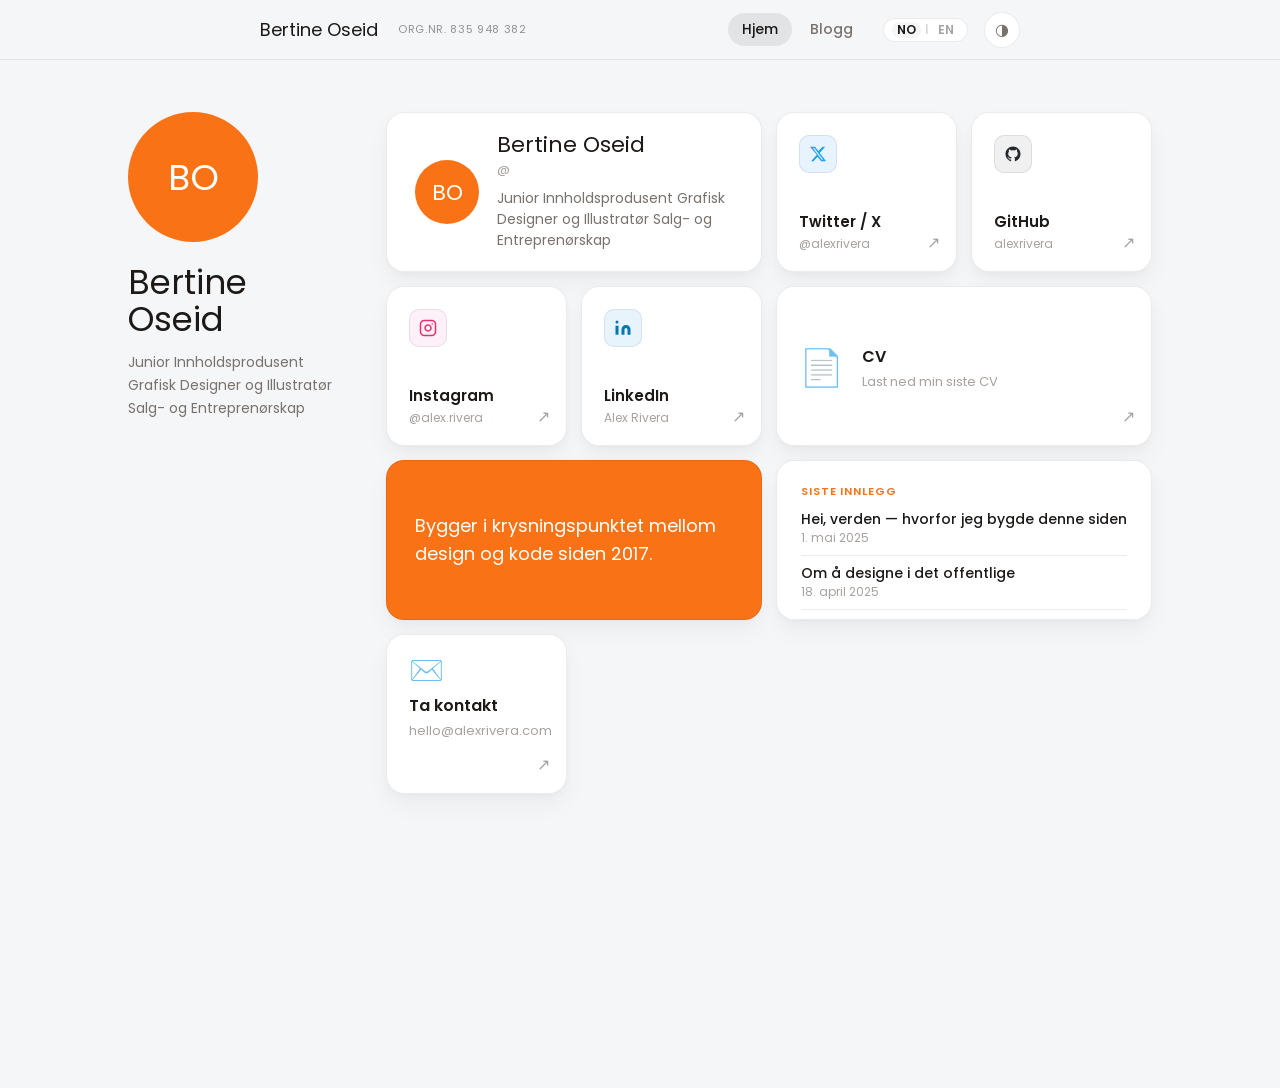
==== index.html @ d6df26f9 "Fjern passordet og åpne redigering via /admin - Passordet og passordvinduet er fjernet fra koden. - " ====
<!DOCTYPE html>
<html lang="no">
<head>
  <meta charset="UTF-8" />
  <meta name="viewport" content="width=device-width, initial-scale=1.0" />
  <title>Bertine Oseid</title>
  <link rel="icon" href="data:image/svg+xml,<svg xmlns=%22http://www.w3.org/2000/svg%22 viewBox=%220 0 100 100%22><text y=%22.9em%22 font-size=%2290%22>👩🏻‍💼</text></svg>">
  <!-- Option B: drop favicon.png into the project root and swap the line above for: -->
  <!-- <link rel="icon" type="image/png" href="favicon.png"> -->
  <meta name="description" content="Personlig portfolio, lenker og blogg" />
  <link rel="canonical" href="https://bertine.pages.dev" />
  <meta property="og:url"   content="https://bertine.pages.dev" />
  <meta property="og:type"  content="website" />
  <meta property="og:title" content="Bertine Oseid" />
  <meta property="og:description" content="Personlig portfolio, lenker og blogg" />
  <link rel="preconnect" href="https://fonts.googleapis.com" />
  <link rel="preconnect" href="https://fonts.gstatic.com" crossorigin />
  <link href="https://fonts.googleapis.com/css2?family=Poppins:wght@300;400;500;600;700&display=swap" rel="stylesheet" />
  <link rel="stylesheet" href="src/styles/main.css" />
  <!-- Cropper.js — avatar crop modal -->
  <link rel="stylesheet" href="https://cdnjs.cloudflare.com/ajax/libs/cropperjs/1.6.1/cropper.min.css" />
</head>
<body>
  <div id="app">
    <!-- Header -->
    <header class="site-header">
      <nav class="nav">
        <span class="nav-logo">Bertine Oseid<span class="org-number">Org.nr. 835 948 382</span></span>
        <div class="nav-links">
          <a href="#grid" class="nav-link active" data-page="grid">Hjem</a>
          <a href="#blog" class="nav-link" data-page="blog">Blogg</a>
        </div>

        <!-- Language toggle -->
        <div class="lang-toggle" id="langToggle" aria-label="Switch language">
          <button class="lang-opt active" data-lang="no">NO</button>
          <span class="lang-sep">|</span>
          <button class="lang-opt" data-lang="en">EN</button>
        </div>

        <button class="theme-toggle" id="themeToggle" aria-label="Toggle theme">
          <span class="theme-icon">◑</span>
        </button>

        <!-- Persistent edit mode toggle — always visible in the nav -->
        <button class="nav-edit-toggle" id="navEditToggle" aria-label="Toggle edit mode">
          <svg width="13" height="13" viewBox="0 0 24 24" fill="none" stroke="currentColor" stroke-width="2.5" stroke-linecap="round" stroke-linejoin="round"><path d="M11 4H4a2 2 0 0 0-2 2v14a2 2 0 0 0 2 2h14a2 2 0 0 0 2-2v-7"/><path d="M18.5 2.5a2.121 2.121 0 0 1 3 3L12 15l-4 1 1-4 9.5-9.5z"/></svg>
          <span class="nav-edit-label">Edit</span>
          <span class="nav-edit-dot"></span>
        </button>
      </nav>
    </header>

    <!-- Grid Page -->
    <main id="page-grid" class="page active">
      <div class="portfolio-layout">

        <!-- Left: sticky profile sidebar -->
        <aside class="profile-sidebar" id="profileSidebar">
          <div class="sidebar-avatar" id="sidebarAvatar"></div>
          <div class="sidebar-text">
            <div class="sidebar-name"    id="sidebarName"></div>
            <div class="sidebar-tagline" id="sidebarTagline"></div>
          </div>
        </aside>

        <!-- Right: bento grid -->
        <div class="portfolio-content">
          <div class="bento-grid" id="bentoGrid"></div>
          <div class="admin-safe-spacer"></div>
        </div>

      </div>
    </main>

    <!-- Blog Page -->
    <main id="page-blog" class="page">
      <div class="blog-container">
        <div class="blog-header">
          <h1 class="blog-title">Skriving</h1>
          <p class="blog-subtitle">Tanker, essays og notater</p>
        </div>
        <div class="blog-list" id="blogList"></div>
      </div>
    </main>

    <!-- Blog Post Page -->
    <main id="page-post" class="page">
      <div class="post-container">
        <button class="back-btn" id="backBtn">← Tilbake til skriving</button>
        <article id="postContent"></article>
      </div>
    </main>

    <!-- Unified admin control bar — single fixed strip at bottom -->
    <div class="admin-control-bar" id="adminControlBar">

      <!-- Left slot: spacer keeps dock centred -->
      <div class="admin-bar-left"></div>

      <!-- Centre: creation dock (shown only in admin mode) -->
      <div class="creation-dock" id="creationDock">
        <span class="dock-label">Add block</span>
        <div class="dock-divider"></div>
        <button class="dock-btn" data-type="social" title="Social Link">
          <svg width="15" height="15" viewBox="0 0 24 24" fill="none" stroke="currentColor" stroke-width="2" stroke-linecap="round" stroke-linejoin="round"><path d="M10 13a5 5 0 0 0 7.54.54l3-3a5 5 0 0 0-7.07-7.07l-1.72 1.71"/><path d="M14 11a5 5 0 0 0-7.54-.54l-3 3a5 5 0 0 0 7.07 7.07l1.71-1.71"/></svg>
          <span>Social</span>
        </button>
        <button class="dock-btn" data-type="link" title="Link">
          <svg width="15" height="15" viewBox="0 0 24 24" fill="none" stroke="currentColor" stroke-width="2" stroke-linecap="round" stroke-linejoin="round"><circle cx="12" cy="12" r="10"/><line x1="2" y1="12" x2="22" y2="12"/><path d="M12 2a15.3 15.3 0 0 1 4 10 15.3 15.3 0 0 1-4 10 15.3 15.3 0 0 1-4-10 15.3 15.3 0 0 1 4-10z"/></svg>
          <span>Link</span>
        </button>
        <button class="dock-btn" data-type="location" title="Location">
          <svg width="15" height="15" viewBox="0 0 24 24" fill="none" stroke="currentColor" stroke-width="2" stroke-linecap="round" stroke-linejoin="round"><path d="M21 10c0 7-9 13-9 13s-9-6-9-13a9 9 0 0 1 18 0z"/><circle cx="12" cy="10" r="3"/></svg>
          <span>Location</span>
        </button>
        <button class="dock-btn" data-type="divider" title="Divider">
          <svg width="15" height="15" viewBox="0 0 24 24" fill="none" stroke="currentColor" stroke-width="2" stroke-linecap="round"><line x1="3" y1="12" x2="21" y2="12"/></svg>
          <span>Divider</span>
        </button>
        <button class="dock-btn" data-type="text" title="Text Block">
          <svg width="15" height="15" viewBox="0 0 24 24" fill="none" stroke="currentColor" stroke-width="2" stroke-linecap="round" stroke-linejoin="round"><path d="M14 2H6a2 2 0 0 0-2 2v16a2 2 0 0 0 2 2h12a2 2 0 0 0 2-2V8z"/><polyline points="14 2 14 8 20 8"/><line x1="16" y1="13" x2="8" y2="13"/><line x1="16" y1="17" x2="8" y2="17"/></svg>
          <span>Text</span>
        </button>
        <button class="dock-btn" data-type="video" title="Video">
          <svg width="15" height="15" viewBox="0 0 24 24" fill="none" stroke="currentColor" stroke-width="2" stroke-linecap="round" stroke-linejoin="round"><polygon points="23 7 16 12 23 17 23 7"/><rect x="1" y="5" width="15" height="14" rx="2" ry="2"/></svg>
          <span>Video</span>
        </button>
        <div class="dock-divider"></div>
        <button class="dock-btn" data-type="profile-header" title="Profile Header">
          <svg width="15" height="15" viewBox="0 0 24 24" fill="none" stroke="currentColor" stroke-width="2" stroke-linecap="round" stroke-linejoin="round"><path d="M20 21v-2a4 4 0 0 0-4-4H8a4 4 0 0 0-4 4v2"/><circle cx="12" cy="7" r="4"/></svg>
          <span>Profile</span>
        </button>
        <button class="dock-btn" data-type="contact-card" title="Contact Card">
          <svg width="15" height="15" viewBox="0 0 24 24" fill="none" stroke="currentColor" stroke-width="2" stroke-linecap="round" stroke-linejoin="round"><path d="M4 4h16c1.1 0 2 .9 2 2v12c0 1.1-.9 2-2 2H4c-1.1 0-2-.9-2-2V6c0-1.1.9-2 2-2z"/><polyline points="22,6 12,13 2,6"/></svg>
          <span>Contact</span>
        </button>
      </div>

      <!-- Right slot: Edit / Done toggle (always visible) -->
      <div class="admin-bar-right">
        <button id="mobilePreviewBtn" class="mobile-preview-btn" aria-label="Toggle mobile preview">
          📱 Mobile Preview
        </button>
        <button id="exportDataBtn" class="export-data-btn" aria-label="Lagre endringer">
          <svg width="13" height="13" viewBox="0 0 24 24" fill="none" stroke="currentColor" stroke-width="2.5" stroke-linecap="round" stroke-linejoin="round"><polyline points="20 6 9 17 4 12"/></svg>
          <span class="save-label">Lagre</span>
        </button>
        <button id="addBoxBtn" class="add-box-btn" aria-label="Add new box">
          <svg width="13" height="13" viewBox="0 0 24 24" fill="none" stroke="currentColor" stroke-width="2.5" stroke-linecap="round" stroke-linejoin="round"><line x1="12" y1="5" x2="12" y2="19"/><line x1="5" y1="12" x2="19" y2="12"/></svg>
          Add Box
        </button>
        <button id="adminToggleBtn" class="admin-toggle-btn" aria-label="Toggle edit mode">
          <svg class="icon-edit" width="13" height="13" viewBox="0 0 24 24" fill="none" stroke="currentColor" stroke-width="2.5" stroke-linecap="round" stroke-linejoin="round"><path d="M11 4H4a2 2 0 0 0-2 2v14a2 2 0 0 0 2 2h14a2 2 0 0 0 2-2v-7"/><path d="M18.5 2.5a2.121 2.121 0 0 1 3 3L12 15l-4 1 1-4 9.5-9.5z"/></svg>
          <svg class="icon-done" width="13" height="13" viewBox="0 0 24 24" fill="none" stroke="currentColor" stroke-width="2.5" stroke-linecap="round" stroke-linejoin="round"><polyline points="20 6 9 17 4 12"/></svg>
          <span class="toggle-label-edit">Edit</span>
          <span class="toggle-label-done">Done</span>
        </button>
      </div>

    </div>
  </div>

  <!-- Add Box modal -->
  <div class="modal-overlay" id="addBoxModal" role="dialog" aria-modal="true" aria-labelledby="abTitle">
    <div class="modal-box">
      <div class="modal-header">
        <h3 class="modal-title" id="abTitle">Add New Box</h3>
        <button class="modal-close" id="addBoxClose" aria-label="Close">
          <svg width="16" height="16" viewBox="0 0 24 24" fill="none" stroke="currentColor" stroke-width="2.5" stroke-linecap="round"><line x1="18" y1="6" x2="6" y2="18"/><line x1="6" y1="6" x2="18" y2="18"/></svg>
        </button>
      </div>
      <div class="modal-body">
        <div class="form-group">
          <label class="form-label" for="abType">Box Type</label>
          <select class="form-select" id="abType">
            <option value="social">🔗 Social Link</option>
            <option value="link">🌐 Link</option>
            <option value="text">📝 Plain Text</option>
            <option value="video">🎥 Video</option>
            <option value="location">📍 Location</option>
            <option value="divider">➖ Divider / Spacer</option>
            <option value="profile-header">👤 Profile Header</option>
            <option value="contact-card">✉️ Contact Card</option>
          </select>
        </div>
        <!-- Dynamic fields injected here by JS -->
        <div id="abDynamicFields"></div>
        <!-- Size selector -->
        <div class="form-group">
          <label class="form-label">Starting Size</label>
          <div class="size-btn-group" id="abSizeGroup">
            <button class="size-btn active" data-size="1x1">Small<span>1×1</span></button>
            <button class="size-btn" data-size="2x1">Wide<span>2×1</span></button>
            <button class="size-btn" data-size="1x2">Tall<span>1×2</span></button>
            <button class="size-btn" data-size="2x2">Big<span>2×2</span></button>
          </div>
        </div>
      </div>
      <div class="modal-footer">
        <button class="modal-btn modal-btn-cancel" id="abCancel">Cancel</button>
        <button class="modal-btn modal-btn-primary" id="abSubmit">Add Box</button>
      </div>
    </div>
  </div>

  <!-- Image crop modal — must live before scripts so getElementById finds it at parse time -->
  <div class="modal-overlay" id="cropModal" role="dialog" aria-modal="true" aria-labelledby="cropModalTitle">
    <div class="modal-box crop-modal-box">
      <div class="modal-header">
        <h3 class="modal-title" id="cropModalTitle">Adjust Photo</h3>
        <button class="modal-close" id="cropModalClose" aria-label="Close">
          <svg width="16" height="16" viewBox="0 0 24 24" fill="none" stroke="currentColor" stroke-width="2.5" stroke-linecap="round"><line x1="18" y1="6" x2="6" y2="18"/><line x1="6" y1="6" x2="18" y2="18"/></svg>
        </button>
      </div>
      <div class="crop-container">
        <img id="imageToCrop" src="" alt="Crop preview" />
      </div>
      <div class="crop-zoom-bar">
        <button class="crop-zoom-btn" id="cropZoomOut" title="Zoom out">
          <svg width="14" height="14" viewBox="0 0 24 24" fill="none" stroke="currentColor" stroke-width="2.5" stroke-linecap="round"><line x1="5" y1="12" x2="19" y2="12"/></svg>
        </button>
        <span class="crop-zoom-label">Scroll or drag to adjust</span>
        <button class="crop-zoom-btn" id="cropZoomIn" title="Zoom in">
          <svg width="14" height="14" viewBox="0 0 24 24" fill="none" stroke="currentColor" stroke-width="2.5" stroke-linecap="round"><line x1="12" y1="5" x2="12" y2="19"/><line x1="5" y1="12" x2="19" y2="12"/></svg>
        </button>
      </div>
      <div class="modal-footer">
        <button class="modal-btn modal-btn-cancel" id="cropCancel">Cancel</button>
        <button class="modal-btn modal-btn-primary" id="cropConfirm">Apply crop</button>
      </div>
    </div>
  </div>

  <!-- Data -->
  <script src="src/data/config.js"></script>
  <script src="src/data/blog-posts.js"></script>
  <script src="src/data/store.js"></script>

  <!-- i18n must load before components so I18N is available -->
  <script src="src/components/i18n.js"></script>

  <!-- Markdown parser -->
  <script src="https://cdn.jsdelivr.net/npm/marked/marked.min.js"></script>
  <!-- Drag-and-drop -->
  <script src="https://cdn.jsdelivr.net/npm/sortablejs@1.15.2/Sortable.min.js"></script>
  <!-- Cropper.js — must load before app.js initialises the crop modal controller -->
  <script src="https://cdnjs.cloudflare.com/ajax/libs/cropperjs/1.6.1/cropper.min.js"></script>

  <!-- Components -->
  <script src="src/components/grid.js"></script>
  <script src="src/components/blog.js"></script>
  <script src="src/app.js"></script>
</body>
</html>
---- src/styles/main.css ----
/* ============================================================
   BENTO PORTFOLIO — Main Styles
   ============================================================ */

:root {
  --accent: #f97316;
  --accent-light: #fff7ed;
  --accent-dark: #c2410c;

  --bg: #f5f6f8;
  --bg-card: #ffffff;
  --bg-card-hover: #fafafa;
  --bg-dark: #111110;

  --text-primary: #1c1917;
  --text-secondary: #78716c;
  --text-muted: #a8a29e;

  --border: rgba(0,0,0,0.08);
  --border-hover: rgba(0,0,0,0.16);

  --radius-sm: 12px;
  --radius-md: 18px;
  --radius-lg: 24px;

  --shadow: 0 1px 3px rgba(0,0,0,0.02),
            0 4px 12px rgba(0,0,0,0.03),
            0 12px 24px rgba(0,0,0,0.04);
  --shadow-hover: 0 2px 6px rgba(0,0,0,0.03),
                  0 8px 20px rgba(0,0,0,0.04),
                  0 16px 32px rgba(0,0,0,0.05);

  --font-sans: 'Poppins', sans-serif;
  --font-serif: 'Poppins', sans-serif;

  --grid-col: 160px;
  --grid-gap: 14px;
  --grid-max: 800px;

  --nav-h: 60px;
}

[data-theme="dark"] {
  --bg: #111110;
  --bg-card: #1c1c1b;
  --bg-card-hover: #242423;
  --text-primary: #fafaf9;
  --text-secondary: #a8a29e;
  --text-muted: #57534e;
  --border: rgba(255,255,255,0.08);
  --border-hover: rgba(255,255,255,0.16);
  --accent-light: #1c1007;
  --shadow: 0 1px 3px rgba(0,0,0,0.3);
  --shadow-hover: 0 4px 16px rgba(0,0,0,0.5);
}

*, *::before, *::after { box-sizing: border-box; margin: 0; padding: 0; }

html {
  scroll-behavior: smooth;
}

body {
  font-family: var(--font-sans);
  background: var(--bg);
  color: var(--text-primary);
  min-height: 100vh;
  transition: background 0.3s, color 0.3s;
  -webkit-font-smoothing: antialiased;
}

/* ---- NAV ---- */
.site-header {
  position: sticky;
  top: 0;
  z-index: 100;
  height: var(--nav-h);
  background: var(--bg);
  border-bottom: 1px solid var(--border);
  backdrop-filter: blur(12px);
  -webkit-backdrop-filter: blur(12px);
}

.nav {
  max-width: var(--grid-max);
  margin: 0 auto;
  padding: 0 20px;
  height: 100%;
  display: flex;
  align-items: center;
  gap: 16px;
}

.nav-logo {
  font-family: var(--font-serif);
  font-size: 18px;
  color: var(--text-primary);
  margin-right: auto;
  cursor: default;
  display: flex;
  align-items: center;
  gap: 20px;
}

.org-number {
  font-family: var(--font-sans);
  font-size: 11px;
  font-style: normal;
  font-weight: 400;
  letter-spacing: 0.06em;
  text-transform: uppercase;
  opacity: 0.45;
  white-space: nowrap;
}

.nav-links { display: flex; gap: 4px; }

.nav-link {
  font-size: 14px;
  font-weight: 500;
  color: var(--text-secondary);
  text-decoration: none;
  padding: 6px 14px;
  border-radius: 999px;
  transition: color 0.15s, background 0.15s;
  cursor: pointer;
}
.nav-link:hover { color: var(--text-primary); background: var(--border); }
.nav-link.active { color: var(--text-primary); background: var(--border); }

.theme-toggle {
  width: 36px; height: 36px;
  border-radius: 50%;
  border: 1px solid var(--border);
  background: var(--bg-card);
  color: var(--text-secondary);
  cursor: pointer;
  display: flex; align-items: center; justify-content: center;
  font-size: 16px;
  transition: border-color 0.15s, color 0.15s;
}
.theme-toggle:hover { border-color: var(--border-hover); color: var(--text-primary); }

/* ---- NAV: EDIT MODE TOGGLE ---- */
.nav-edit-toggle {
  display: flex;
  align-items: center;
  gap: 6px;
  padding: 6px 13px;
  border-radius: 999px;
  border: 1px solid var(--border);
  background: var(--bg-card);
  color: var(--text-secondary);
  font-family: var(--font-sans);
  font-size: 13px;
  font-weight: 500;
  cursor: pointer;
  transition: color 0.15s, border-color 0.15s, background 0.15s;
  position: relative;
}

.nav-edit-toggle:hover {
  color: var(--text-primary);
  border-color: var(--border-hover);
  background: var(--bg-card-hover);
}

/* Active indicator dot — hidden by default */
.nav-edit-dot {
  width: 6px;
  height: 6px;
  border-radius: 50%;
  background: var(--accent);
  display: none;
  flex-shrink: 0;
}

/* When edit mode is on: accent border + dot appears */
.nav-edit-toggle.is-active {
  border-color: var(--accent);
  color: var(--accent);
  background: var(--accent-light);
}

.nav-edit-toggle.is-active .nav-edit-dot {
  display: block;
}

[data-theme="dark"] .nav-edit-toggle.is-active {
  background: rgba(249, 115, 22, 0.15);
}

/* ---- APP WRAPPER ---- */
#app {
  display: block;
}

/* ---- PAGES ---- */
.page        { display: none; }
.page.active { display: block; }

/* ---- TWO-COLUMN LAYOUT ---- */
.portfolio-layout {
  display: flex;
  align-items: flex-start;
  gap: 48px;
  max-width: 1080px;
  margin: 0 auto;
  padding: 52px 28px 120px;
}

/* ---- PROFILE SIDEBAR ---- */
.profile-sidebar {
  width: 210px;
  flex-shrink: 0;
  position: sticky;
  top: calc(var(--nav-h) + 32px);
  display: flex;
  flex-direction: column;
  align-items: flex-start;
}

.sidebar-avatar {
  width: 130px;
  height: 130px;
  border-radius: 50%;
  overflow: hidden;
  background: var(--accent);
  display: flex;
  align-items: center;
  justify-content: center;
  font-family: var(--font-serif);
  font-size: 36px;
  color: #fff;
  margin-bottom: 22px;
  flex-shrink: 0;
}
.sidebar-avatar img { width: 100%; height: 100%; object-fit: cover; }

.sidebar-name {
  font-family: var(--font-serif);
  font-size: 34px;
  line-height: 1.1;
  color: var(--text-primary);
  margin-bottom: 12px;
}

.sidebar-tagline {
  font-size: 14px;
  color: var(--text-secondary);
  line-height: 1.65;
}

/* ---- PORTFOLIO CONTENT WRAPPER ---- */
.portfolio-content {
  flex: 1;
  min-width: 0;
  padding-bottom: 0;
}

/* ---- BENTO GRID ---- */
.bento-grid {
  display: grid;
  grid-template-columns: repeat(4, 1fr);
  grid-auto-rows: 160px;
  gap: var(--grid-gap);
}

/* Tile base */
.tile {
  border-radius: var(--radius-md);
  background: var(--bg-card);
  border: 1px solid var(--border);
  box-shadow: var(--shadow);
  overflow: hidden;
  transition: transform 0.2s ease, box-shadow 0.2s ease, border-color 0.2s ease;
  cursor: default;
  position: relative;
}
.tile:hover {
  transform: translateY(-2px);
  box-shadow: var(--shadow-hover);
}
.tile.clickable { cursor: pointer; }
.tile.clickable:hover {
  border-color: var(--border-hover);
}
.tile.clickable:active { transform: translateY(0); }

/* Grid spans */
.tile[data-size="1x1"] { grid-column: span 1; grid-row: span 1; }
.tile[data-size="2x1"] { grid-column: span 2; grid-row: span 1; }
.tile[data-size="1x2"] { grid-column: span 1; grid-row: span 2; }
.tile[data-size="2x2"] { grid-column: span 2; grid-row: span 2; }

/* ---- TILE: PROFILE ---- */
.tile-profile {
  display: flex;
  align-items: center;
  gap: 18px;
  padding: 24px 28px;
}

.profile-avatar {
  width: 64px; height: 64px;
  border-radius: 50%;
  background: var(--accent);
  flex-shrink: 0;
  display: flex; align-items: center; justify-content: center;
  font-family: var(--font-serif);
  font-size: 22px;
  color: white;
  overflow: hidden;
}
.profile-avatar img { width: 100%; height: 100%; object-fit: cover; }

.profile-name {
  font-family: var(--font-serif);
  font-size: 22px;
  line-height: 1.1;
}
.profile-handle { font-size: 13px; color: var(--text-muted); margin-top: 2px; }
.profile-tagline { font-size: 14px; color: var(--text-secondary); margin-top: 8px; line-height: 1.5; white-space: pre-line; }
.profile-info { min-width: 0; }

/* Profile card: column layout when narrow (1×2 or 1×1)
   NOTE: data-size lives on the SAME element as .tile-profile,
   so we target it directly, not as a descendant. */
.tile-profile[data-size="1x2"],
.tile-profile[data-size="1x1"] {
  flex-direction: column !important;
  align-items: center !important;
  justify-content: flex-start !important;
  text-align: center !important;
  padding: 20px !important;
  gap: 0 !important;
  overflow: hidden !important;
}
.tile-profile[data-size="1x2"] .profile-avatar,
.tile-profile[data-size="1x1"] .profile-avatar {
  margin-bottom: 12px;
  flex-shrink: 0;
}
.tile-profile[data-size="1x2"] .profile-info,
.tile-profile[data-size="1x1"] .profile-info {
  width: 100%;
  overflow: hidden;
  word-wrap: break-word;
  overflow-wrap: break-word;
}

/* Slightly tighter typography inside the narrow 1×2 profile card */
.tile-profile[data-size="1x2"] .profile-name {
  font-size: 18px;
}
.tile-profile[data-size="1x2"] .profile-tagline {
  font-size: 12px;
  margin-top: 6px;
}
.tile-profile[data-size="1x2"] .profile-handle {
  font-size: 12px;
}

/* Profile card: row layout when wide (2×2 or 2×1) */
.tile-profile[data-size="2x2"],
.tile-profile[data-size="2x1"] {
  flex-direction: row !important;
  align-items: center !important;
  text-align: left !important;
  gap: 18px !important;
  padding: 24px 28px !important;
}
.tile-profile[data-size="2x2"] .profile-info,
.tile-profile[data-size="2x1"] .profile-info {
  width: auto;
  word-wrap: normal;
}

/* ---- TILE: SOCIAL ---- */
.tile-social {
  padding: 22px 22px 18px;
  display: flex;
  flex-direction: column;
  justify-content: space-between;
  height: 100%;
}
.tile-social .platform-icon {
  width: 38px; height: 38px;
  border-radius: 10px;
  display: flex; align-items: center; justify-content: center;
  font-size: 18px;
  background: var(--bg);
  border: 1px solid var(--border);
  flex-shrink: 0;
}
.tile-social .platform-name { font-size: 15px; font-weight: 600; margin-top: auto; padding-top: 8px; }
.tile-social .platform-handle { font-size: 12px; color: var(--text-muted); margin-top: 2px; }
.tile-social .arrow {
  position: absolute; bottom: 16px; right: 16px;
  font-size: 16px; color: var(--text-muted);
  transition: transform 0.2s, color 0.2s;
}
.tile.clickable:hover .arrow { transform: translate(2px,-2px); color: var(--text-primary); }

/* Platform accent colours */
.tile-social[data-platform="twitter"] .platform-icon { background: #e7f3ff; color: #1da1f2; }
.tile-social[data-platform="github"] .platform-icon { background: #f0f0f0; color: #24292e; }
.tile-social[data-platform="instagram"] .platform-icon { background: #fdf0f8; color: #e1306c; }
.tile-social[data-platform="linkedin"] .platform-icon { background: #e8f4fc; color: #0077b5; }
.tile-social[data-platform="youtube"] .platform-icon { background: #fff0f0; color: #ff0000; }
.tile-social[data-platform="tiktok"] .platform-icon { background: #f0f0f0; color: #000; }
.tile-social[data-platform="dribbble"] .platform-icon { background: #fef0f5; color: #ea4c89; }
.tile-social[data-platform="substack"] .platform-icon { background: #fff8f0; color: #ff6719; }

[data-theme="dark"] .tile-social[data-platform="github"] .platform-icon { background: #2a2a2a; color: #f0f0f0; }
[data-theme="dark"] .tile-social[data-platform="tiktok"] .platform-icon { background: #2a2a2a; color: #fff; }

/* ---- TILE: LINK ---- */
.tile-link {
  padding: 22px 22px 18px;
  display: flex;
  flex-direction: column;
  height: 100%;
}
.tile-link .link-emoji { font-size: 28px; line-height: 1; }
.tile-link .link-label { font-size: 16px; font-weight: 600; margin-top: auto; padding-top: 8px; }
.tile-link .link-desc { font-size: 13px; color: var(--text-muted); margin-top: 3px; }
.tile-link .arrow {
  position: absolute; bottom: 16px; right: 16px;
  font-size: 16px; color: var(--text-muted);
  transition: transform 0.2s, color 0.2s;
}
.tile.clickable:hover .arrow { transform: translate(2px,-2px); color: var(--text-primary); }

/* Wide link tile */
.tile-link.wide {
  flex-direction: row;
  align-items: center;
  gap: 18px;
}
.tile-link.wide .link-emoji { font-size: 36px; }
.tile-link.wide .link-text { flex: 1; }
.tile-link.wide .link-label { margin-top: 0; padding-top: 0; }

/* ---- TILE: TEXT / QUOTE ---- */
.tile-text {
  padding: 28px;
  display: flex;
  align-items: center;
  height: 100%;
}
.tile-text.quote-style {
  background: var(--accent);
}
.tile-text .tile-text-content {
  white-space: pre-wrap;
}
.tile-text.quote-style .tile-text-content {
  font-family: var(--font-serif);
  font-size: 18px;
  color: white;
  line-height: 1.55;
}

/* ---- TILE: BLOG PREVIEW ---- */
.tile-blog-preview {
  padding: 22px 24px;
  display: flex;
  flex-direction: column;
  height: 100%;
}
.tile-blog-preview .blog-tile-label {
  font-size: 11px;
  font-weight: 600;
  text-transform: uppercase;
  letter-spacing: 0.08em;
  color: var(--accent);
}
.tile-blog-preview .blog-tile-posts { flex: 1; margin-top: 10px; display: flex; flex-direction: column; gap: 8px; }
.blog-tile-post { display: flex; flex-direction: column; gap: 1px; }
.blog-tile-post-title { font-size: 14px; font-weight: 500; color: var(--text-primary); line-height: 1.3; }
.blog-tile-post-date { font-size: 12px; color: var(--text-muted); }
.blog-tile-post + .blog-tile-post { border-top: 1px solid var(--border); padding-top: 8px; }

/* ---- BLOG PAGE ---- */
.blog-container {
  max-width: 640px;
  margin: 0 auto;
  padding: 48px 20px 80px;
}

.blog-header { margin-bottom: 40px; }
.blog-title {
  font-family: var(--font-serif);
  font-size: 42px;
  line-height: 1.05;
}
.blog-subtitle { font-size: 16px; color: var(--text-secondary); margin-top: 8px; }

.blog-list { display: flex; flex-direction: column; gap: 0; }

.blog-card {
  padding: 28px 0;
  border-bottom: 1px solid var(--border);
  cursor: pointer;
  transition: opacity 0.15s;
}
.blog-card:first-child { border-top: 1px solid var(--border); }
.blog-card:hover { opacity: 0.75; }

.blog-card-meta {
  display: flex;
  align-items: center;
  gap: 12px;
  margin-bottom: 10px;
}
.blog-card-date { font-size: 13px; color: var(--text-muted); }
.blog-card-tags { display: flex; gap: 6px; }
.blog-card-tag {
  font-size: 12px;
  color: var(--accent);
  background: var(--accent-light);
  padding: 2px 10px;
  border-radius: 999px;
  font-weight: 500;
}
.blog-card-title {
  font-family: var(--font-serif);
  font-size: 22px;
  line-height: 1.2;
  margin-bottom: 8px;
}
.blog-card-excerpt { font-size: 15px; color: var(--text-secondary); line-height: 1.6; }

/* ---- POST PAGE ---- */
.post-container {
  max-width: 640px;
  margin: 0 auto;
  padding: 36px 20px 80px;
}

.back-btn {
  background: none;
  border: none;
  font-family: var(--font-sans);
  font-size: 14px;
  color: var(--text-secondary);
  cursor: pointer;
  padding: 0;
  margin-bottom: 40px;
  transition: color 0.15s;
}
.back-btn:hover { color: var(--text-primary); }

/* Post typography */
article { font-size: 17px; line-height: 1.72; color: var(--text-primary); }

article h1 {
  font-family: var(--font-serif);
  font-size: 38px;
  font-weight: 400;
  line-height: 1.1;
  margin: 0 0 12px;
}
article h2 {
  font-family: var(--font-serif);
  font-size: 24px;
  font-weight: 400;
  margin: 2em 0 0.6em;
  color: var(--text-primary);
}
article h3 { font-size: 17px; font-weight: 600; margin: 1.5em 0 0.5em; }
article p { margin: 0 0 1.3em; }
article ul, article ol { margin: 0 0 1.3em 1.4em; }
article li { margin-bottom: 0.4em; }
article strong { font-weight: 600; }
article em { font-style: italic; }
article a { color: var(--accent); text-decoration: underline; text-decoration-thickness: 1px; }

.post-meta {
  font-size: 13px;
  color: var(--text-muted);
  margin-bottom: 2.5em;
  display: flex;
  align-items: center;
  gap: 12px;
}

article blockquote {
  border-left: 3px solid var(--accent);
  padding-left: 20px;
  margin: 1.5em 0;
  color: var(--text-secondary);
  font-style: italic;
}
article code {
  font-family: 'SF Mono', monospace;
  font-size: 14px;
  background: var(--border);
  padding: 2px 6px;
  border-radius: 4px;
}
article pre {
  background: var(--bg-card);
  border: 1px solid var(--border);
  border-radius: var(--radius-sm);
  padding: 20px;
  overflow-x: auto;
  margin: 1.5em 0;
}
article pre code { background: none; padding: 0; }
article hr { border: none; border-top: 1px solid var(--border); margin: 2em 0; }

/* ---- RESPONSIVE ---- */
/*
 * Breakpoints mapped to standard aspect ratios:
 *   Desktop  16:9  — 1920 × 1080  (grid at full width)
 *   Tablet        — ≤ 1024px      (2-col fallback)
 *   Mobile   9:16  — ≤ 768px      (2-col, 160px rows)
 *   Small mobile  — ≤ 420px       (2-col, 140px rows, tighter gap)
 */
@media (max-width: 768px) {
  /* Stack layout vertically on mobile */
  .portfolio-layout {
    flex-direction: column;
    gap: 24px;
    padding: 28px 16px 120px;
  }

  /* Sidebar becomes a compact horizontal strip */
  .profile-sidebar {
    width: 100%;
    flex-direction: row;
    align-items: center;
    gap: 16px;
    position: static;
  }
  .sidebar-avatar {
    width: 72px;
    height: 72px;
    font-size: 22px;
    margin-bottom: 0;
    flex-shrink: 0;
  }
  .sidebar-name    { font-size: 22px; margin-bottom: 4px; }
  .sidebar-tagline { font-size: 13px; }

  .bento-grid {
    grid-template-columns: repeat(2, 1fr);
    grid-auto-rows: 160px;
  }
  .portfolio-content {
    padding-bottom: 240px !important;
  }
  .tile[data-size="2x2"] { grid-column: span 2; grid-row: span 2; }
}

@media (max-width: 420px) {
  .bento-grid {
    grid-template-columns: repeat(2, 1fr);
    grid-auto-rows: 140px;
    gap: 10px;
  }
  .tile-profile { flex-direction: column; align-items: flex-start; gap: 10px; padding: 16px 18px; }
  .profile-tagline { display: none; }
}

/* ---- TILE: VIDEO ---- */
.tile-video {
  padding: 0;
  overflow: hidden;
  display: flex;
  flex-direction: column;
  cursor: pointer;
  background: #000;
}

/* Self-hosted <video> */
.video-el {
  width: 100%;
  height: 100%;
  object-fit: cover;
  display: block;
  flex: 1;
  min-height: 0;
}

/* Play/pause overlay */
.video-play-overlay {
  position: absolute;
  inset: 0;
  display: flex;
  align-items: center;
  justify-content: center;
  background: rgba(0,0,0,0.25);
  transition: opacity 0.2s;
  z-index: 2;
  bottom: 36px; /* leave room for bar */
}
.video-play-btn {
  width: 48px; height: 48px;
  border-radius: 50%;
  background: rgba(255,255,255,0.18);
  border: 1.5px solid rgba(255,255,255,0.55);
  display: flex; align-items: center; justify-content: center;
  color: #fff;
  backdrop-filter: blur(4px);
  -webkit-backdrop-filter: blur(4px);
  transition: background 0.15s, transform 0.15s;
}
.tile-video:hover .video-play-btn {
  background: rgba(255,255,255,0.28);
  transform: scale(1.06);
}

/* YouTube / Vimeo iframe */
.video-embed-wrap {
  position: relative;
  flex: 1;
  min-height: 0;
  overflow: hidden;
}
.video-embed-wrap iframe {
  position: absolute;
  inset: 0;
  width: 100%;
  height: 100%;
  border: none;
  display: block;
}

/* Bottom bar — label + optional "Watch full" link */
.video-overlay-bar {
  display: flex;
  align-items: center;
  justify-content: space-between;
  padding: 8px 12px;
  background: rgba(0,0,0,0.72);
  flex-shrink: 0;
  z-index: 3;
  gap: 8px;
  min-height: 36px;
}
.video-label {
  font-size: 12px;
  font-weight: 500;
  color: rgba(255,255,255,0.85);
  white-space: nowrap;
  overflow: hidden;
  text-overflow: ellipsis;
}
.video-watch-btn {
  display: flex;
  align-items: center;
  gap: 5px;
  font-size: 12px;
  font-weight: 500;
  color: rgba(255,255,255,0.7);
  text-decoration: none;
  white-space: nowrap;
  padding: 3px 9px;
  border-radius: 999px;
  border: 1px solid rgba(255,255,255,0.25);
  transition: color 0.15s, border-color 0.15s, background 0.15s;
  flex-shrink: 0;
}
.video-watch-btn:hover {
  color: #fff;
  border-color: rgba(255,255,255,0.5);
  background: rgba(255,255,255,0.08);
}

/* ============================================================
   LANGUAGE TOGGLE
   ============================================================ */
.lang-toggle {
  display: flex;
  align-items: center;
  gap: 4px;
  background: var(--bg-card);
  border: 1px solid var(--border);
  border-radius: 999px;
  padding: 3px 8px;
  font-size: 12px;
  font-weight: 600;
  letter-spacing: 0.03em;
  user-select: none;
}

.lang-opt {
  background: none;
  border: none;
  padding: 2px 5px;
  border-radius: 999px;
  cursor: pointer;
  color: var(--text-muted);
  font-size: 12px;
  font-weight: 600;
  font-family: var(--font-sans);
  transition: color 0.15s, background 0.15s;
  line-height: 1;
}

.lang-opt.active {
  color: var(--text-primary);
  background: var(--bg);
}

.lang-opt:hover:not(.active) {
  color: var(--text-secondary);
}

.lang-sep {
  color: var(--border-hover);
  font-size: 11px;
  line-height: 1;
}

/* ============================================================
   ADMIN EDIT MODE
   ============================================================ */

/* Sidebar text fields — reuse the same dashed-outline treatment as tile fields */
.admin-mode .sidebar-name,
.admin-mode .sidebar-tagline {
  border-radius: 4px;
  transition: outline 0.15s;
}

/* Sidebar avatar — edit ring + camera hint on hover */
.admin-mode .sidebar-avatar.sidebar-avatar-editable {
  cursor: pointer;
  outline: 2px dashed transparent;
  outline-offset: 4px;
  transition: outline-color 0.2s;
  position: relative;
}
.admin-mode .sidebar-avatar.sidebar-avatar-editable:hover {
  outline-color: var(--accent);
}

/* Avatar edit popover */
.avatar-edit-popover {
  position: absolute;
  z-index: 500;
  width: 290px;
  background: var(--bg-card);
  border: 1px solid var(--border-hover);
  border-radius: var(--radius-md);
  box-shadow: var(--shadow-hover);
  padding: 16px;
  display: flex;
  flex-direction: column;
  gap: 8px;
}
.aep-label {
  font-size: 11px;
  font-weight: 600;
  color: var(--text-muted);
  text-transform: uppercase;
  letter-spacing: 0.06em;
}
.aep-input {
  width: 100%;
  padding: 8px 10px;
  border: 1px solid var(--border);
  border-radius: var(--radius-sm);
  font-size: 13px;
  font-family: var(--font-sans);
  background: var(--bg);
  color: var(--text-primary);
  outline: none;
  transition: border-color 0.15s;
}
.aep-input:focus { border-color: var(--accent); }
.aep-hint {
  font-size: 11px;
  color: var(--text-muted);
  margin-top: -2px;
}
.aep-actions {
  display: flex;
  gap: 8px;
  margin-top: 4px;
}
.aep-btn {
  flex: 1;
  padding: 7px 0;
  border-radius: var(--radius-sm);
  font-size: 13px;
  font-weight: 500;
  cursor: pointer;
  border: 1px solid var(--border);
  background: var(--bg);
  color: var(--text-primary);
  transition: background 0.15s, border-color 0.15s;
}
.aep-save {
  background: var(--accent);
  color: #fff;
  border-color: var(--accent);
}
.aep-save:hover   { background: var(--accent-dark); border-color: var(--accent-dark); }
.aep-cancel:hover { background: var(--bg-card-hover); }

/* File upload row inside avatar popover */
.aep-upload-row {
  display: flex;
  align-items: center;
  gap: 10px;
}
.aep-upload-btn {
  display: inline-flex;
  align-items: center;
  gap: 5px;
  padding: 6px 12px;
  border-radius: var(--radius-sm);
  border: 1px solid var(--border-hover);
  background: var(--bg-card);
  color: var(--text-secondary);
  font-family: var(--font-sans);
  font-size: 12px;
  font-weight: 500;
  cursor: pointer;
  white-space: nowrap;
  transition: background 0.15s, border-color 0.15s, color 0.15s;
}
.aep-upload-btn:hover {
  background: var(--bg-card-hover);
  border-color: var(--accent);
  color: var(--accent);
}
/* Hide the native file input — the label acts as the trigger */
.aep-file-input {
  display: none;
}
.aep-upload-hint {
  font-size: 11px;
  color: var(--text-muted);
  white-space: nowrap;
}

/* ============================================================
   IMAGE CROP MODAL
   ============================================================ */
.crop-modal-box {
  width: min(520px, 92vw);
  max-height: 90vh;
  display: flex;
  flex-direction: column;
  gap: 0;
  overflow: hidden;
  padding: 0;
}
.crop-modal-box .modal-header {
  padding: 18px 20px 14px;
  border-bottom: 1px solid var(--border);
}

/* Cropper.js canvas container */
.crop-container {
  flex: 1;
  background: #111;
  max-height: 380px;
  overflow: hidden;
  position: relative;
}
.crop-container img {
  display: block;
  max-width: 100%;
}

/* Zoom control strip */
.crop-zoom-bar {
  display: flex;
  align-items: center;
  justify-content: center;
  gap: 14px;
  padding: 10px 20px;
  border-top: 1px solid var(--border);
  background: var(--bg);
}
.crop-zoom-btn {
  width: 30px;
  height: 30px;
  border-radius: 50%;
  border: 1px solid var(--border-hover);
  background: var(--bg-card);
  color: var(--text-secondary);
  cursor: pointer;
  display: flex;
  align-items: center;
  justify-content: center;
  transition: background 0.15s, border-color 0.15s;
  flex-shrink: 0;
}
.crop-zoom-btn:hover {
  background: var(--bg-card-hover);
  border-color: var(--accent);
  color: var(--accent);
}
.crop-zoom-label {
  font-size: 11px;
  color: var(--text-muted);
  white-space: nowrap;
}

.crop-modal-box .modal-footer {
  padding: 14px 20px;
  border-top: 1px solid var(--border);
}

.i18n-editable {
  border-radius: 4px;
  outline: 2px dashed transparent;
  outline-offset: 2px;
  transition: outline-color 0.15s;
  cursor: text;
}

.admin-mode .i18n-editable:hover {
  outline-color: var(--accent);
  background: var(--accent-light);
}

[contenteditable="true"] {
  outline: 2px solid var(--accent) !important;
  outline-offset: 2px;
  border-radius: 4px;
  background: var(--accent-light) !important;
}

/* ============================================================
   SYNC CONFIRMATION DIALOG
   ============================================================ */
.i18n-sync-dialog {
  position: fixed;
  bottom: 24px;
  right: 24px;
  z-index: 9999;
  animation: slideUp 0.25s ease;
  max-width: 340px;
  width: calc(100vw - 48px);
}

@keyframes slideUp {
  from { opacity: 0; transform: translateY(16px); }
  to   { opacity: 1; transform: translateY(0); }
}

.i18n-sync-inner {
  background: var(--bg-card);
  border: 1px solid var(--border-hover);
  border-radius: var(--radius-md);
  box-shadow: var(--shadow-hover);
  padding: 16px;
  display: flex;
  flex-direction: column;
  gap: 10px;
}

.i18n-sync-icon {
  font-size: 22px;
  line-height: 1;
}

.i18n-sync-title {
  font-weight: 600;
  font-size: 14px;
  color: var(--text-primary);
  margin: 0;
}

.i18n-sync-sub {
  font-size: 13px;
  color: var(--text-secondary);
  line-height: 1.5;
  margin: 0;
}

.i18n-sync-actions {
  display: flex;
  gap: 8px;
  margin-top: 2px;
}

.i18n-btn {
  flex: 1;
  padding: 7px 12px;
  border-radius: 8px;
  border: 1px solid var(--border-hover);
  font-family: var(--font-sans);
  font-size: 13px;
  font-weight: 500;
  cursor: pointer;
  transition: background 0.15s, border-color 0.15s;
}

.i18n-btn-yes {
  background: var(--accent);
  border-color: var(--accent);
  color: #fff;
}

.i18n-btn-yes:hover {
  background: var(--accent-dark);
  border-color: var(--accent-dark);
}

.i18n-btn-no {
  background: var(--bg-card);
  color: var(--text-secondary);
}

.i18n-btn-no:hover {
  background: var(--bg-card-hover);
  border-color: var(--border-hover);
}

/* ============================================================
   TOAST NOTIFICATION
   ============================================================ */
.i18n-toast {
  position: fixed;
  bottom: 24px;
  left: 50%;
  transform: translateX(-50%) translateY(12px);
  background: var(--text-primary);
  color: var(--bg);
  font-size: 13px;
  font-weight: 500;
  padding: 8px 16px;
  border-radius: 999px;
  z-index: 10000;
  opacity: 0;
  transition: opacity 0.2s, transform 0.2s;
  pointer-events: none;
  white-space: nowrap;
}

.i18n-toast.show {
  opacity: 1;
  transform: translateX(-50%) translateY(0);
}

/* ============================================================
   ADMIN TOGGLE BUTTON (fixed corner)
   ============================================================ */
/* Edit buttons are only shown on /admin */
body:not(.admin-page) .nav-edit-toggle,
body:not(.admin-page) .admin-toggle-btn { display: none; }

.admin-toggle-btn {
  position: fixed;
  bottom: 28px;
  right: 28px;
  z-index: 9990;
  display: flex;
  align-items: center;
  gap: 7px;
  padding: 9px 16px 9px 13px;
  border-radius: 999px;
  border: 1px solid var(--border-hover);
  background: var(--bg-card);
  color: var(--text-secondary);
  font-family: var(--font-sans);
  font-size: 13px;
  font-weight: 500;
  cursor: pointer;
  box-shadow: var(--shadow-hover);
  transition: background 0.15s, color 0.15s, border-color 0.15s, box-shadow 0.15s;
  user-select: none;
}

.admin-toggle-btn:hover {
  background: var(--bg-card-hover);
  color: var(--text-primary);
  border-color: var(--accent);
}

/* Edit state (not admin) */
.admin-toggle-btn .icon-done,
.admin-toggle-btn .toggle-label-done { display: none; }
.admin-toggle-btn .icon-edit,
.admin-toggle-btn .toggle-label-edit { display: inline; }

/* Done state (admin active) */
.admin-toggle-btn.is-admin {
  background: var(--accent);
  border-color: var(--accent);
  color: #fff;
  box-shadow: 0 4px 18px rgba(249,115,22,0.35);
}
.admin-toggle-btn.is-admin .icon-edit,
.admin-toggle-btn.is-admin .toggle-label-edit { display: none; }
.admin-toggle-btn.is-admin .icon-done,
.admin-toggle-btn.is-admin .toggle-label-done { display: inline; }
.admin-toggle-btn.is-admin:hover {
  background: var(--accent-dark);
  border-color: var(--accent-dark);
  color: #fff;
}

/* ============================================================
   DRAG AND DROP (admin mode)
   ============================================================ */

/* Grab cursor on all tiles in admin mode */
.admin-mode #bentoGrid .tile {
  cursor: grab;
}
.admin-mode #bentoGrid .tile:active {
  cursor: grabbing;
}

/* Ghost — the placeholder hole while dragging */
.tile-ghost {
  opacity: 0.35;
  background: var(--accent-light) !important;
  border: 2px dashed var(--accent) !important;
  border-radius: var(--radius-md);
}

/* The tile being dragged */
.tile-dragging {
  opacity: 0;
}

/* The selected tile (mouse down, before move starts) */
.tile-chosen {
  box-shadow: 0 8px 32px rgba(0,0,0,0.18) !important;
  border-color: var(--accent) !important;
  transform: scale(1.02);
  z-index: 100;
}

/* ============================================================
   NAMED SIZE CLASSES (aliases for data-size grid spans)
   ============================================================ */
.size-small, .tile[data-size="1x1"] { grid-column: span 1; grid-row: span 1; }
.size-wide,  .tile[data-size="2x1"] { grid-column: span 2; grid-row: span 1; }
.size-tall,  .tile[data-size="1x2"] { grid-column: span 1; grid-row: span 2; }
.size-big,   .tile[data-size="2x2"] { grid-column: span 2; grid-row: span 2; }

/* ============================================================
   SMART VIDEO / IMAGE FITTING
   Ensures media fills any tile shape without warping.
   ============================================================ */
.tile img,
.tile video.video-el {
  width: 100%;
  height: 100%;
  object-fit: cover;
  display: block;
}

/* Embedded iframes (YouTube/Vimeo) already use .video-embed-wrap
   for the padding-bottom aspect-ratio trick — keep that intact
   but let it stretch to fill tall/big tiles. */
.tile[data-size="1x2"] .video-embed-wrap,
.tile[data-size="2x2"] .video-embed-wrap {
  padding-bottom: 0;
  flex: 1;
  position: relative;
}
.tile[data-size="1x2"] .tile-video,
.tile[data-size="2x2"] .tile-video {
  display: flex;
  flex-direction: column;
}

/* ============================================================
   ADMIN CONTROLS STRIP (bottom-left, appears on tile hover)
   ============================================================ */

/* Horizontal row of icon buttons, bottom-left of each tile */
.admin-controls {
  position: absolute;
  bottom: 10px;
  left: 10px;
  z-index: 50;
  display: flex;
  align-items: center;
  flex-wrap: nowrap;       /* buttons always stay on one row */
  gap: 5px;                /* explicit spacing — never collapse */
  opacity: 0;
  pointer-events: none;
  transition: opacity 0.15s;
}

.admin-mode .tile:hover .admin-controls {
  opacity: 1;
  pointer-events: all;
}

/* Shared icon button base — fixed dimensions guarantee no overlap */
.ac-btn {
  width: 30px;
  height: 30px;
  min-width: 30px;         /* prevent flex from squeezing buttons together */
  max-width: 30px;
  border-radius: 8px;
  border: 1px solid var(--border-hover);
  background: var(--bg-card);
  color: var(--text-secondary);
  display: flex;
  align-items: center;
  justify-content: center;
  cursor: pointer;
  box-shadow: var(--shadow);
  transition: background 0.15s, border-color 0.15s, color 0.15s;
  flex-shrink: 0;
  flex-grow: 0;            /* never stretch — keeps targets distinct */
  padding: 0;
}

.ac-resize-btn:hover { background: var(--accent); border-color: var(--accent); color: #fff; }
.ac-edit-btn:hover   { background: var(--bg-card-hover); color: var(--text-primary); }
.ac-delete-btn:hover { background: #fee2e2; border-color: #ef4444; color: #ef4444; }

/* Size portal — fixed to viewport, bypasses tile overflow:hidden */
.size-portal {
  position: fixed;
  z-index: 9999;
  background: var(--bg-card);
  border: 1px solid var(--border-hover);
  border-radius: 12px;
  box-shadow: var(--shadow-hover), 0 0 0 1px rgba(0,0,0,0.04);
  padding: 5px;
  min-width: 130px;
  flex-direction: column;
  gap: 2px;
  display: none;
}
.size-portal.open { display: flex; }

.ac-size-opt {
  display: flex;
  align-items: center;
  justify-content: space-between;
  gap: 8px;
  padding: 7px 10px;
  border-radius: 8px;
  border: none;
  background: none;
  cursor: pointer;
  font-family: var(--font-sans);
  font-size: 13px;
  font-weight: 500;
  color: var(--text-secondary);
  transition: background 0.12s, color 0.12s;
  width: 100%;
  text-align: left;
}
.ac-size-opt:hover  { background: var(--bg); color: var(--text-primary); }
.ac-size-opt.active { background: var(--accent-light); color: var(--accent); }
.ac-size-hint {
  font-size: 11px;
  font-weight: 400;
  color: var(--text-muted);
}
.ac-size-opt.active .ac-size-hint { color: var(--accent); opacity: 0.7; }

/* ============================================================
   UNIFIED ADMIN CONTROL BAR
   Single fixed strip at the bottom — dock centred, Done button right.
   Mathematically prevents any collision between the two.
   ============================================================ */

/* The bar itself — always present, only meaningful in admin mode */
.admin-control-bar {
  position: fixed;
  bottom: 0;
  left: 0;
  width: 100%;
  display: flex;
  align-items: center;
  justify-content: space-between;
  gap: 16px;
  padding: 10px 24px;
  background: rgba(255, 255, 255, 0.88);
  backdrop-filter: blur(12px);
  -webkit-backdrop-filter: blur(12px);
  border-top: 1px solid var(--border);
  z-index: 9990;
  /* Hidden in public view — shown only when editing */
  pointer-events: none;
  opacity: 0;
  transition: opacity 0.2s;
}

/* Show bar only when admin mode is active */
.admin-mode .admin-control-bar {
  opacity: 1;
  pointer-events: all;
}

[data-theme="dark"] .admin-control-bar {
  background: rgba(28, 28, 27, 0.92);
}

/* Left slot — mirrors right slot width to keep dock perfectly centred */
.admin-bar-left {
  flex: 1;
}

/* Right slot — Edit/Done toggle + Add Box */
.admin-bar-right {
  flex: 1;
  display: flex;
  align-items: center;
  justify-content: flex-end;
  gap: 10px;
}

/* Export data.json button — admin mode only */
.export-data-btn {
  display: none;
  align-items: center;
  gap: 6px;
  padding: 8px 14px 8px 11px;
  border-radius: 999px;
  border: 1px solid var(--border-hover);
  background: var(--bg-card);
  color: var(--text-secondary);
  font-family: var(--font-sans);
  font-size: 13px;
  font-weight: 500;
  cursor: pointer;
  box-shadow: var(--shadow);
  transition: background 0.15s, color 0.15s, border-color 0.15s;
}
.admin-mode .export-data-btn { display: flex; }
.export-data-btn:hover {
  background: var(--text-primary);
  border-color: var(--text-primary);
  color: var(--bg);
}

/* Mobile Preview toggle button — admin mode only */
.mobile-preview-btn {
  display: none;
  align-items: center;
  gap: 6px;
  padding: 8px 14px;
  border-radius: 999px;
  border: 1px solid var(--border-hover);
  background: var(--bg-card);
  color: var(--text-secondary);
  font-family: var(--font-sans);
  font-size: 13px;
  font-weight: 500;
  cursor: pointer;
  box-shadow: var(--shadow);
  transition: background 0.15s, color 0.15s, border-color 0.15s;
  white-space: nowrap;
}
.admin-mode .mobile-preview-btn { display: flex; }
.mobile-preview-btn:hover {
  background: var(--bg-card-hover);
  border-color: var(--text-secondary);
}
.mobile-preview-btn.is-active {
  background: var(--accent);
  border-color: var(--accent);
  color: #fff;
}
.mobile-preview-btn.is-active:hover {
  background: var(--accent-dark, #ea6c0e);
  border-color: var(--accent-dark, #ea6c0e);
}

/* ══════════════════════════════════════════════════════════════
   MOBILE PREVIEW — FLOATING CANVAS
   Mirrors every @media (max-width: 768px) and (max-width: 420px)
   rule using class-based selectors so the preview is accurate
   regardless of actual viewport width.
   !important is used where the base stylesheet uses it, so our
   overrides always win at any specificity level.
   ══════════════════════════════════════════════════════════════ */

/* ── Ambient canvas background ───────────────────────────────── */
body.admin-mode.mobile-preview-on {
  background: #eeecea;
  transition: background 0.4s cubic-bezier(0.16, 1, 0.3, 1);
}
[data-theme="dark"] body.admin-mode.mobile-preview-on,
body.admin-mode.mobile-preview-on[data-theme="dark"] {
  background: #1c1b1a;
}
body.admin-mode.mobile-preview-on .site-header {
  background: transparent;
  box-shadow: none;
  border-bottom-color: transparent;
}

/* ── Canvas frame ────────────────────────────────────────────── */
body.admin-mode #page-grid.mobile-preview-active {
  max-width: 393px;
  height: 852px;
  margin: 50px auto;
  background: var(--bg);
  border: 1px solid rgba(0, 0, 0, 0.08);
  border-radius: 32px;
  box-shadow:
    0 4px 12px  rgba(0, 0, 0, 0.02),
    0 20px 40px rgba(0, 0, 0, 0.04),
    0 50px 100px rgba(0, 0, 0, 0.06);
  overflow-y: auto;
  overflow-x: hidden;
  transition: all 0.4s cubic-bezier(0.16, 1, 0.3, 1);
}
[data-theme="dark"] body.admin-mode #page-grid.mobile-preview-active {
  border-color: rgba(255, 255, 255, 0.08);
  box-shadow:
    0 4px 12px  rgba(0, 0, 0, 0.12),
    0 20px 40px rgba(0, 0, 0, 0.18),
    0 50px 100px rgba(0, 0, 0, 0.28);
}
body.admin-mode #page-grid.mobile-preview-active::-webkit-scrollbar        { width: 4px; }
body.admin-mode #page-grid.mobile-preview-active::-webkit-scrollbar-track  { background: transparent; }
body.admin-mode #page-grid.mobile-preview-active::-webkit-scrollbar-thumb  { background: rgba(0,0,0,0.1); border-radius: 10px; }
[data-theme="dark"] body.admin-mode #page-grid.mobile-preview-active::-webkit-scrollbar-thumb { background: rgba(255,255,255,0.12); }

/* ── Mirrors @media (max-width: 768px) ──────────────────────── */

/* Portfolio layout → vertical stack */
body.admin-mode #page-grid.mobile-preview-active .portfolio-layout {
  flex-direction: column !important;
  gap: 24px !important;
  padding: 28px 16px 220px !important;
  max-width: 100% !important;
  width: 100% !important;
}

/* Sidebar → compact horizontal strip */
body.admin-mode #page-grid.mobile-preview-active .profile-sidebar {
  width: 100% !important;
  flex-direction: row !important;
  align-items: center !important;
  gap: 16px !important;
  position: static !important;
}
body.admin-mode #page-grid.mobile-preview-active .sidebar-avatar {
  width: 72px !important;
  height: 72px !important;
  font-size: 22px !important;
  margin-bottom: 0 !important;
  flex-shrink: 0 !important;
}
body.admin-mode #page-grid.mobile-preview-active .sidebar-name    { font-size: 22px !important; margin-bottom: 4px !important; }
body.admin-mode #page-grid.mobile-preview-active .sidebar-tagline { font-size: 13px !important; }

/* Content area bottom clearance */
body.admin-mode #page-grid.mobile-preview-active .portfolio-content {
  padding-bottom: 220px !important;
}

/* ── Mirrors @media (max-width: 420px) ──────────────────────── */
/* 393px < 420px so all small-mobile rules must apply too        */

/* Bento grid → 2-column, tight rows and gap */
body.admin-mode #page-grid.mobile-preview-active .bento-grid {
  grid-template-columns: repeat(2, 1fr) !important;
  grid-auto-rows: 140px !important;
  gap: 10px !important;
}

/* Profile tile → column layout (overrides the !important row   */
/* variant that .tile-profile[data-size="2x1/2x2"] sets)        */
body.admin-mode #page-grid.mobile-preview-active .tile-profile {
  flex-direction: column !important;
  align-items: flex-start !important;
  text-align: left !important;
  gap: 10px !important;
  padding: 16px 18px !important;
}
body.admin-mode #page-grid.mobile-preview-active .tile-profile .profile-avatar {
  margin-bottom: 0 !important;
  width: 52px !important;
  height: 52px !important;
  font-size: 18px !important;
}
body.admin-mode #page-grid.mobile-preview-active .tile-profile .profile-info {
  width: 100% !important;
  overflow: hidden !important;
}
body.admin-mode #page-grid.mobile-preview-active .tile-profile .profile-name    { font-size: 18px !important; }
body.admin-mode #page-grid.mobile-preview-active .tile-profile .profile-tagline { font-size: 12px !important; margin-top: 4px !important; }
body.admin-mode #page-grid.mobile-preview-active .tile-profile .profile-handle  { font-size: 11px !important; }

/* ── Overflow & text wrapping ────────────────────────────────── */
/* Guarantees nothing punches outside the 393px canvas boundary */
body.admin-mode #page-grid.mobile-preview-active .tile {
  min-width: 0 !important;
  overflow: hidden !important;
}
body.admin-mode #page-grid.mobile-preview-active .tile * {
  max-width: 100% !important;
  word-break: break-word !important;
  overflow-wrap: break-word !important;
  white-space: normal !important;
}

/* Add Box button */
.add-box-btn {
  display: none;
  align-items: center;
  gap: 6px;
  padding: 8px 14px 8px 11px;
  border-radius: 999px;
  border: 1px solid var(--border-hover);
  background: var(--bg-card);
  color: var(--text-secondary);
  font-family: var(--font-sans);
  font-size: 13px;
  font-weight: 500;
  cursor: pointer;
  box-shadow: var(--shadow);
  transition: background 0.15s, color 0.15s, border-color 0.15s;
}
.admin-mode .add-box-btn { display: flex; }
.add-box-btn:hover {
  background: var(--text-primary);
  border-color: var(--text-primary);
  color: var(--bg);
}

/* The Edit/Done toggle — no longer independently positioned */
.admin-toggle-btn {
  position: static;   /* removed from fixed flow — bar handles placement */
  display: flex;
  align-items: center;
  gap: 7px;
  padding: 9px 16px 9px 13px;
  border-radius: 999px;
  border: 1px solid var(--border-hover);
  background: var(--bg-card);
  color: var(--text-secondary);
  font-family: var(--font-sans);
  font-size: 13px;
  font-weight: 500;
  cursor: pointer;
  box-shadow: var(--shadow);
  transition: background 0.15s, color 0.15s, border-color 0.15s, box-shadow 0.15s;
  user-select: none;
  white-space: nowrap;
}

/* ============================================================
   MODALS — shared base styles
   ============================================================ */
.modal-overlay {
  position: fixed;
  inset: 0;
  z-index: 10000;
  background: rgba(0,0,0,0.45);
  backdrop-filter: blur(4px);
  display: flex;
  align-items: center;
  justify-content: center;
  padding: 20px;
  opacity: 0;
  pointer-events: none;
  transition: opacity 0.2s;
}
.modal-overlay.open {
  opacity: 1;
  pointer-events: all;
}

.modal-box {
  background: var(--bg-card);
  border: 1px solid var(--border-hover);
  border-radius: var(--radius-lg);
  box-shadow: 0 24px 64px rgba(0,0,0,0.2);
  width: 100%;
  max-width: 440px;
  max-height: 90vh;
  overflow-y: auto;
  display: flex;
  flex-direction: column;
  transform: translateY(12px);
  transition: transform 0.2s;
}
.modal-overlay.open .modal-box {
  transform: translateY(0);
}

.modal-header {
  display: flex;
  align-items: center;
  justify-content: space-between;
  padding: 22px 24px 0;
}
.modal-title {
  font-size: 17px;
  font-weight: 600;
  color: var(--text-primary);
}
.modal-close {
  width: 30px; height: 30px;
  border-radius: 8px;
  border: none;
  background: var(--bg);
  color: var(--text-muted);
  display: flex; align-items: center; justify-content: center;
  cursor: pointer;
  transition: background 0.15s, color 0.15s;
}
.modal-close:hover { background: var(--border); color: var(--text-primary); }

.modal-desc {
  font-size: 14px;
  color: var(--text-secondary);
  margin-bottom: 4px;
}

.modal-body {
  padding: 20px 24px;
  display: flex;
  flex-direction: column;
  gap: 16px;
}

.modal-footer {
  display: flex;
  gap: 10px;
  padding: 0 24px 22px;
  justify-content: flex-end;
}

.modal-btn {
  padding: 9px 20px;
  border-radius: 10px;
  border: 1px solid var(--border-hover);
  font-family: var(--font-sans);
  font-size: 14px;
  font-weight: 500;
  cursor: pointer;
  transition: background 0.15s, border-color 0.15s, color 0.15s;
}
.modal-btn-cancel {
  background: var(--bg-card);
  color: var(--text-secondary);
}
.modal-btn-cancel:hover { background: var(--bg); }
.modal-btn-primary {
  background: var(--accent);
  border-color: var(--accent);
  color: #fff;
}
.modal-btn-primary:hover { background: var(--accent-dark); border-color: var(--accent-dark); }

/* ============================================================
   FORM ELEMENTS (used inside modals)
   ============================================================ */
.form-group {
  display: flex;
  flex-direction: column;
  gap: 6px;
}
.form-label {
  font-size: 13px;
  font-weight: 500;
  color: var(--text-primary);
}
.form-optional {
  font-weight: 400;
  color: var(--text-muted);
}
.form-input {
  width: 100%;
  padding: 9px 13px;
  border-radius: 10px;
  border: 1px solid var(--border-hover);
  background: var(--bg);
  color: var(--text-primary);
  font-family: var(--font-sans);
  font-size: 14px;
  outline: none;
  transition: border-color 0.15s, box-shadow 0.15s;
}
.form-input:focus {
  border-color: var(--accent);
  box-shadow: 0 0 0 3px rgba(249,115,22,0.12);
}
.form-textarea { resize: vertical; min-height: 96px; line-height: 1.5; }
.form-select {
  width: 100%;
  padding: 9px 13px;
  border-radius: 10px;
  border: 1px solid var(--border-hover);
  background: var(--bg);
  color: var(--text-primary);
  font-family: var(--font-sans);
  font-size: 14px;
  outline: none;
  cursor: pointer;
  appearance: none;
  background-image: url("data:image/svg+xml,%3Csvg xmlns='http://www.w3.org/2000/svg' width='12' height='12' viewBox='0 0 24 24' fill='none' stroke='%2378716c' stroke-width='2.5' stroke-linecap='round' stroke-linejoin='round'%3E%3Cpolyline points='6 9 12 15 18 9'%3E%3C/polyline%3E%3C/svg%3E");
  background-repeat: no-repeat;
  background-position: right 13px center;
  padding-right: 36px;
  transition: border-color 0.15s;
}
.form-select:focus { border-color: var(--accent); }
.form-hint {
  font-size: 12px;
  color: var(--text-muted);
  line-height: 1.5;
  margin-top: 2px;
}
.form-error {
  font-size: 13px;
  color: #e53e3e;
  min-height: 18px;
}

/* Size button group (inside Add Box modal) */
.size-btn-group {
  display: grid;
  grid-template-columns: repeat(4, 1fr);
  gap: 8px;
}
.size-btn {
  display: flex;
  flex-direction: column;
  align-items: center;
  gap: 3px;
  padding: 10px 6px;
  border-radius: 10px;
  border: 1px solid var(--border-hover);
  background: var(--bg);
  color: var(--text-secondary);
  font-family: var(--font-sans);
  font-size: 12px;
  font-weight: 500;
  cursor: pointer;
  transition: background 0.12s, border-color 0.12s, color 0.12s;
}
.size-btn span {
  font-size: 10px;
  color: var(--text-muted);
  font-weight: 400;
}
.size-btn:hover { background: var(--bg-card-hover); border-color: var(--accent); }
.size-btn.active {
  background: var(--accent-light);
  border-color: var(--accent);
  color: var(--accent);
}
.size-btn.active span { color: var(--accent); opacity: 0.7; }

/* ============================================================
   THUMBNAIL BACKGROUND (link + video tiles)
   ============================================================ */
.tile.has-thumbnail {
  background-size: cover;
  background-position: center;
  background-repeat: no-repeat;
}

/* Dark gradient overlay so text stays readable */
.tile-thumb-overlay {
  position: absolute;
  inset: 0;
  background: linear-gradient(
    to top,
    rgba(0,0,0,0.65) 0%,
    rgba(0,0,0,0.25) 50%,
    rgba(0,0,0,0.05) 100%
  );
  z-index: 0;
  border-radius: inherit;
}

/* Lift text above the overlay */
.tile.has-thumbnail .link-emoji,
.tile.has-thumbnail .link-text,
.tile.has-thumbnail .arrow,
.tile.has-thumbnail .video-overlay-bar,
.tile.has-thumbnail .admin-controls {
  position: relative;
  z-index: 1;
}

/* Invert text colour for readability on photo background */
.tile.has-thumbnail .link-label,
.tile.has-thumbnail .link-desc { color: rgba(255,255,255,0.95); }
.tile.has-thumbnail .arrow      { color: rgba(255,255,255,0.8); }

/* ============================================================
   CREATION DOCK — sits in the centre of .admin-control-bar
   ============================================================ */
.creation-dock {
  /* No fixed positioning — the bar handles placement */
  position: static;
  display: none;
  align-items: center;
  gap: 4px;
  background: var(--bg-card);
  border: 1px solid var(--border-hover);
  border-radius: 999px;
  padding: 6px 12px;
  box-shadow: var(--shadow);
  flex-shrink: 0;
}

.admin-mode .creation-dock { display: flex; }

.dock-label {
  font-size: 10px;
  font-weight: 600;
  color: var(--text-muted);
  letter-spacing: 0.06em;
  text-transform: uppercase;
  white-space: nowrap;
  padding-right: 2px;
}

.dock-divider {
  width: 1px;
  height: 18px;
  background: var(--border-hover);
  margin: 0 4px;
  flex-shrink: 0;
}

.dock-btn {
  display: flex;
  flex-direction: column;
  align-items: center;
  gap: 2px;
  padding: 6px 10px;
  border-radius: 10px;
  border: none;
  background: none;
  color: var(--text-secondary);
  font-family: var(--font-sans);
  font-size: 10px;
  font-weight: 500;
  cursor: pointer;
  transition: background 0.15s, color 0.15s;
  min-width: 46px;
  white-space: nowrap;
}

.dock-btn svg { flex-shrink: 0; }

.dock-btn:hover {
  background: var(--accent-light);
  color: var(--accent);
}

/* ============================================================
   SMART SOCIAL — platform detection preview
   ============================================================ */
.platform-preview {
  font-size: 12px;
  color: var(--text-muted);
  min-height: 16px;
}
.platform-preview.detected {
  color: #16a34a;
  font-weight: 500;
}

/* Behance brand colour */
.tile-social[data-platform="behance"] .platform-icon { background: #e8efff; color: #0057ff; }

/* ============================================================
   DIVIDER TILE
   ============================================================ */
.tile-divider {
  background: transparent !important;
  border: none !important;
  box-shadow: none !important;
  display: flex;
  align-items: center;
  justify-content: center;
  padding: 0 20px;
}

.tile-divider.divider-blank {
  /* fully invisible — just a spacer */
  pointer-events: none;
}

.admin-mode .tile-divider.divider-blank {
  border: 2px dashed var(--border) !important;
  border-radius: var(--radius-md);
  background: transparent !important;
  pointer-events: auto;
  opacity: 0.4;
}

.divider-inner {
  width: 100%;
  display: flex;
  align-items: center;
  gap: 12px;
}

.divider-rule {
  flex: 1;
  height: 1px;
  background: var(--border-hover);
  display: block;
}

.divider-rule.full { flex: 1 0 100%; }

.divider-text {
  font-size: 12px;
  font-weight: 500;
  color: var(--text-muted);
  white-space: nowrap;
  letter-spacing: 0.04em;
  text-transform: uppercase;
}

/* ============================================================
   LOCATION TILE
   ============================================================ */
.tile-location {
  position: relative;
  overflow: hidden;
  display: flex;
  align-items: flex-end;
  padding: 0;
}

.location-map {
  position: absolute;
  inset: 0;
  display: flex;
  align-items: center;
  justify-content: center;
  color: var(--text-primary);
  overflow: hidden;
}

.location-map-svg {
  width: 100%;
  height: 100%;
  object-fit: cover;
}

.location-content {
  position: relative;
  z-index: 2;
  width: 100%;
  padding: 18px 20px;
  background: linear-gradient(to top,
    rgba(255,255,255,0.96) 0%,
    rgba(255,255,255,0.7)  60%,
    transparent 100%);
}

[data-theme="dark"] .location-content {
  background: linear-gradient(to top,
    rgba(17,17,16,0.96) 0%,
    rgba(17,17,16,0.7)  60%,
    transparent 100%);
}

.location-pin {
  color: var(--accent);
  margin-bottom: 4px;
}

.location-city {
  font-size: 18px;
  font-weight: 600;
  color: var(--text-primary);
  line-height: 1.1;
}

.location-country {
  font-size: 13px;
  color: var(--text-secondary);
  margin-top: 2px;
}

.location-desc {
  font-size: 12px;
  color: var(--text-muted);
  margin-top: 4px;
}

/* ============================================================
   ADMIN CONTROL BAR — MOBILE  (@media ≤ 768px / 9:16 portrait)
   Bar stacks vertically: dock row on top, actions row below.
   ============================================================ */
@media (max-width: 768px) {

  /* Stack the bar contents vertically */
  .admin-control-bar {
    flex-direction: column;
    align-items: stretch;
    gap: 8px;
    padding: 10px 16px 12px;
  }

  /* On mobile, the left spacer isn't needed (no centring trick) */
  .admin-bar-left { display: none; }

  /* Dock fills the full width on mobile */
  .creation-dock {
    width: 100%;
    border-radius: 14px;
    padding: 6px 8px;
    justify-content: space-around;
    flex-wrap: nowrap;
    gap: 0;
  }

  /* Hide text label + divider — icons only on mobile */
  .dock-label,
  .dock-divider { display: none; }

  /* Compact dock buttons */
  .dock-btn {
    padding: 5px 6px;
    font-size: 9px;
    min-width: 44px;
    gap: 2px;
  }

  .dock-btn svg { width: 14px; height: 14px; }

  /* Actions row: Add Box + Done, pushed to the right */
  .admin-bar-right {
    flex: none;
    justify-content: flex-end;
    gap: 8px;
  }

  /* Slightly smaller text on mobile */
  .admin-toggle-btn,
  .add-box-btn {
    font-size: 12px;
    padding: 8px 14px;
  }
}

/* ============================================================
   EDIT MODE CURSOR BUBBLE
   Temporary 5-second tooltip injected on admin entry (desktop only).
   Matches the nav Edit button's visual language.
   pointer-events: none ensures it never blocks clicks.
   ============================================================ */
.edit-cursor-bubble {
  position: fixed;
  z-index: 99999;
  pointer-events: none !important;

  /* Matches nav Edit button — white pill with orange accent border */
  background: var(--bg-card);
  color: var(--accent);
  border: 1.5px solid var(--accent);
  font-family: var(--font-sans);
  font-size: 11px;
  font-weight: 600;
  line-height: 1;
  white-space: nowrap;
  padding: 6px 13px;
  border-radius: 9999px;
  box-shadow: 0 2px 12px rgba(249,115,22,0.18), 0 1px 4px rgba(0,0,0,0.08);
  letter-spacing: 0.02em;
  opacity: 1;
}

/* Tiny orange tail pointing up toward the cursor */
.edit-cursor-bubble::before {
  content: '';
  position: absolute;
  top: -6px;
  left: 12px;
  border: 6px solid transparent;
  border-bottom-color: var(--accent);
  border-top: none;
}

/* Inner white fill for the tail (matches card background) */
.edit-cursor-bubble::after {
  content: '';
  position: absolute;
  top: -4px;
  left: 13.5px;
  border: 4.5px solid transparent;
  border-bottom-color: var(--bg-card);
  border-top: none;
}

/* Dark mode variant */
[data-theme="dark"] .edit-cursor-bubble {
  background: var(--bg-card);
  color: var(--accent);
  border-color: var(--accent);
}

[data-theme="dark"] .edit-cursor-bubble::after {
  border-bottom-color: var(--bg-card);
}

/* ── Hide on touch / mobile — cursor doesn't exist there ── */
@media (pointer: coarse) {
  .edit-cursor-bubble { display: none !important; }
}


/* =====================================================================
   NUCLEAR MOBILE PREVIEW OVERRIDE
   Appended at the very bottom so these rules win every specificity
   battle in the sheet. Uses the ID selector #page-grid (specificity
   1,0,0) as the root so nothing above can override them.
   These translate each @media (max-width: 768px / 420px) rule into
   a class-based equivalent that works at any viewport width.
   ===================================================================== */

/* 1 — Portfolio wrapper: vertical stack */
#page-grid.mobile-preview-active .portfolio-layout {
  flex-direction: column !important;
  gap: 24px !important;
  padding: 28px 16px 220px !important;
  max-width: 100% !important;
  width: 100% !important;
}

/* 2 — Sidebar: compact horizontal strip */
#page-grid.mobile-preview-active .profile-sidebar {
  width: 100% !important;
  flex-direction: row !important;
  align-items: center !important;
  gap: 16px !important;
  position: static !important;
}
#page-grid.mobile-preview-active .sidebar-avatar {
  width: 72px !important;
  height: 72px !important;
  font-size: 22px !important;
  margin-bottom: 0 !important;
  flex-shrink: 0 !important;
}
#page-grid.mobile-preview-active .sidebar-name    { font-size: 22px !important; margin-bottom: 4px !important; }
#page-grid.mobile-preview-active .sidebar-tagline { font-size: 13px !important; }
#page-grid.mobile-preview-active .portfolio-content { padding-bottom: 220px !important; }

/* 3 — Bento grid: 2-column, small-mobile row height and gap */
#page-grid.mobile-preview-active .bento-grid {
  display: grid !important;
  grid-template-columns: repeat(2, 1fr) !important;
  grid-auto-rows: 140px !important;
  gap: 10px !important;
  width: 100% !important;
  max-width: 100% !important;
  padding: 0 !important;
}

/* 4 — All profile tiles: column layout
   ID-root specificity (1,1,0) beats the base rule's
   .tile-profile[data-size="2x1"] (0,2,0) even with !important */
#page-grid.mobile-preview-active .tile-profile {
  flex-direction: column !important;
  align-items: flex-start !important;
  justify-content: flex-start !important;
  text-align: left !important;
  padding: 16px 18px !important;
  gap: 10px !important;
}
#page-grid.mobile-preview-active .profile-avatar {
  width: 52px !important;
  height: 52px !important;
  font-size: 18px !important;
  margin: 0 0 2px 0 !important;
  flex-shrink: 0 !important;
}
#page-grid.mobile-preview-active .profile-info {
  width: 100% !important;
  overflow: hidden !important;
  word-wrap: break-word !important;
  overflow-wrap: break-word !important;
}
#page-grid.mobile-preview-active .profile-name    { font-size: 18px !important; }
#page-grid.mobile-preview-active .profile-tagline { font-size: 12px !important; margin-top: 4px !important; white-space: normal !important; }
#page-grid.mobile-preview-active .profile-handle  { font-size: 11px !important; }

/* 5 — All tiles: prevent overflow through the canvas boundary */
#page-grid.mobile-preview-active .tile {
  min-width: 0 !important;
  overflow: hidden !important;
  box-sizing: border-box !important;
}
#page-grid.mobile-preview-active .tile * {
  max-width: 100% !important;
  word-break: break-word !important;
  overflow-wrap: break-word !important;
  white-space: normal !important;
  box-sizing: border-box !important;
}


/* =====================================================================
   MOBILE PREVIEW — VERTICAL SIDEBAR TOOLBAR
   When Mobile Preview is active (body.mobile-preview-on), the bottom
   admin bar lifts off the floor and docks as a slim vertical panel on
   the left so it never covers the canvas. Transitions back to its
   normal bottom position the moment preview is toggled off.
   ===================================================================== */

/* Give the bar a smooth physics transition for position changes */
.admin-control-bar {
  transition: opacity 0.2s,
              bottom 0.4s cubic-bezier(0.16, 1, 0.3, 1),
              left   0.4s cubic-bezier(0.16, 1, 0.3, 1),
              top    0.4s cubic-bezier(0.16, 1, 0.3, 1),
              width  0.4s cubic-bezier(0.16, 1, 0.3, 1),
              border-radius 0.4s cubic-bezier(0.16, 1, 0.3, 1),
              transform 0.4s cubic-bezier(0.16, 1, 0.3, 1);
}

/* ── Sidebar container ───────────────────────────────────────── */
body.mobile-preview-on .admin-control-bar {
  bottom: auto !important;
  left: 20px !important;
  top: 50% !important;
  transform: translateY(-50%) !important;
  width: auto !important;
  min-width: 0 !important;
  flex-direction: column !important;
  align-items: stretch !important;
  justify-content: center !important;
  gap: 10px !important;
  padding: 16px 12px !important;
  border-top: none !important;
  border: 1px solid var(--border-hover) !important;
  border-radius: 20px !important;
  max-height: 80vh !important;
  overflow-y: auto !important;
  overflow-x: hidden !important;
  box-shadow: 0 10px 30px rgba(0, 0, 0, 0.08) !important;
}
[data-theme="dark"] body.mobile-preview-on .admin-control-bar {
  box-shadow: 0 10px 30px rgba(0, 0, 0, 0.32) !important;
}

/* ── Left spacer — not needed in column layout ───────────────── */
body.mobile-preview-on .admin-bar-left {
  display: none !important;
}

/* ── Creation dock — reflow from horizontal pill to column ───── */
body.mobile-preview-on .creation-dock {
  flex-direction: column !important;
  align-items: stretch !important;
  border-radius: 14px !important;
  padding: 10px 8px !important;
  gap: 2px !important;
  width: 100% !important;
}

/* "ADD BLOCK" label stays readable as a column header */
body.mobile-preview-on .dock-label {
  text-align: center !important;
  padding: 0 0 6px 0 !important;
  white-space: nowrap !important;
}

/* Dock dividers become horizontal rules */
body.mobile-preview-on .dock-divider {
  width: 100% !important;
  height: 1px !important;
  margin: 4px 0 !important;
}

/* Dock buttons: full-width row with icon on left, label on right */
body.mobile-preview-on .dock-btn {
  flex-direction: row !important;
  justify-content: flex-start !important;
  align-items: center !important;
  gap: 8px !important;
  min-width: 0 !important;
  width: 100% !important;
  padding: 7px 10px !important;
  font-size: 12px !important;
  border-radius: 8px !important;
  white-space: nowrap !important;
}

/* ── Right-side action buttons — stack vertically ────────────── */
body.mobile-preview-on .admin-bar-right {
  flex-direction: column !important;
  align-items: stretch !important;
  justify-content: flex-start !important;
  gap: 8px !important;
  width: 100% !important;
}

/* Action buttons fill the sidebar width */
body.mobile-preview-on .mobile-preview-btn,
body.mobile-preview-on .export-data-btn,
body.mobile-preview-on .add-box-btn,
body.mobile-preview-on .admin-toggle-btn {
  width: 100% !important;
  justify-content: center !important;
  border-radius: 10px !important;
  white-space: nowrap !important;
}

/* Mobile Preview button already active — give it a compact label */
body.mobile-preview-on .mobile-preview-btn {
  font-size: 12px !important;
}


/* =====================================================================
   FIX: RESTORE SHIFT+ENTER LINE BREAKS IN MOBILE PREVIEW
   The nuclear override above sets white-space: normal on all .tile *,
   which neutralises <br> tags and pre-line formatting. These rules
   restore correct white-space behaviour on every text element that
   legitimately uses line breaks.
   ===================================================================== */

/* Taglines use white-space: pre-line so Shift+Enter <br> tags render */
#page-grid.mobile-preview-active .profile-tagline,
#page-grid.mobile-preview-active .sidebar-tagline,
#page-grid.mobile-preview-active .tile-text-content,
#page-grid.mobile-preview-active .link-desc,
#page-grid.mobile-preview-active .location-desc {
  white-space: pre-line !important;
  display: block !important;
}

/* Ensure <br> tags are never suppressed inside the canvas */
#page-grid.mobile-preview-active br {
  display: block !important;
  content: "" !important;
}
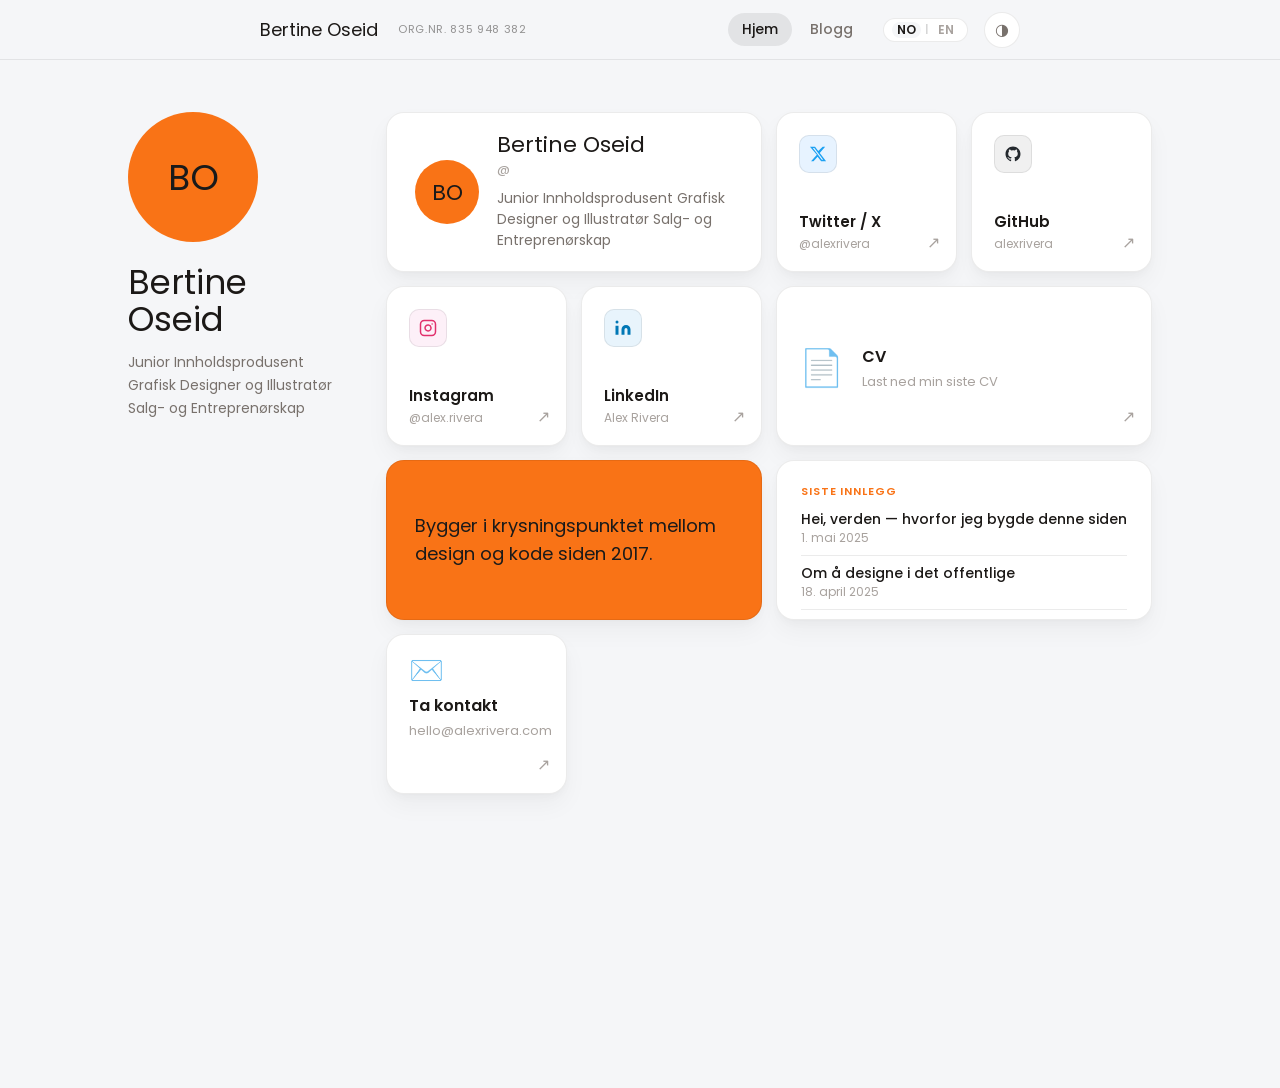
==== commit 92a48e35: "Fargevelger for aksentfargen - Rund fargeprikk i verktøylinjen nederst (også på telefon) åpner et pa" ====
--- a/index.html
+++ b/index.html
@@ -43,9 +43,9 @@
         </button>
 
         <!-- Persistent edit mode toggle — always visible in the nav -->
-        <button class="nav-edit-toggle" id="navEditToggle" aria-label="Toggle edit mode">
+        <button class="nav-edit-toggle" id="navEditToggle" aria-label="Slå redigeringsmodus av/på">
           <svg width="13" height="13" viewBox="0 0 24 24" fill="none" stroke="currentColor" stroke-width="2.5" stroke-linecap="round" stroke-linejoin="round"><path d="M11 4H4a2 2 0 0 0-2 2v14a2 2 0 0 0 2 2h14a2 2 0 0 0 2-2v-7"/><path d="M18.5 2.5a2.121 2.121 0 0 1 3 3L12 15l-4 1 1-4 9.5-9.5z"/></svg>
-          <span class="nav-edit-label">Edit</span>
+          <span class="nav-edit-label">Rediger</span>
           <span class="nav-edit-dot"></span>
         </button>
       </nav>
@@ -100,61 +100,80 @@
 
       <!-- Centre: creation dock (shown only in admin mode) -->
       <div class="creation-dock" id="creationDock">
-        <span class="dock-label">Add block</span>
+        <span class="dock-label">Legg til blokk</span>
         <div class="dock-divider"></div>
-        <button class="dock-btn" data-type="social" title="Social Link">
+        <button class="dock-btn" data-type="social" title="Sosial lenke">
           <svg width="15" height="15" viewBox="0 0 24 24" fill="none" stroke="currentColor" stroke-width="2" stroke-linecap="round" stroke-linejoin="round"><path d="M10 13a5 5 0 0 0 7.54.54l3-3a5 5 0 0 0-7.07-7.07l-1.72 1.71"/><path d="M14 11a5 5 0 0 0-7.54-.54l-3 3a5 5 0 0 0 7.07 7.07l1.71-1.71"/></svg>
-          <span>Social</span>
-        </button>
-        <button class="dock-btn" data-type="link" title="Link">
+          <span>Sosial</span>
+        </button>
+        <button class="dock-btn" data-type="link" title="Lenke">
           <svg width="15" height="15" viewBox="0 0 24 24" fill="none" stroke="currentColor" stroke-width="2" stroke-linecap="round" stroke-linejoin="round"><circle cx="12" cy="12" r="10"/><line x1="2" y1="12" x2="22" y2="12"/><path d="M12 2a15.3 15.3 0 0 1 4 10 15.3 15.3 0 0 1-4 10 15.3 15.3 0 0 1-4-10 15.3 15.3 0 0 1 4-10z"/></svg>
-          <span>Link</span>
-        </button>
-        <button class="dock-btn" data-type="location" title="Location">
+          <span>Lenke</span>
+        </button>
+        <button class="dock-btn" data-type="location" title="Sted">
           <svg width="15" height="15" viewBox="0 0 24 24" fill="none" stroke="currentColor" stroke-width="2" stroke-linecap="round" stroke-linejoin="round"><path d="M21 10c0 7-9 13-9 13s-9-6-9-13a9 9 0 0 1 18 0z"/><circle cx="12" cy="10" r="3"/></svg>
-          <span>Location</span>
-        </button>
-        <button class="dock-btn" data-type="divider" title="Divider">
+          <span>Sted</span>
+        </button>
+        <button class="dock-btn" data-type="divider" title="Skillelinje">
           <svg width="15" height="15" viewBox="0 0 24 24" fill="none" stroke="currentColor" stroke-width="2" stroke-linecap="round"><line x1="3" y1="12" x2="21" y2="12"/></svg>
-          <span>Divider</span>
-        </button>
-        <button class="dock-btn" data-type="text" title="Text Block">
+          <span>Skillelinje</span>
+        </button>
+        <button class="dock-btn" data-type="text" title="Tekst">
           <svg width="15" height="15" viewBox="0 0 24 24" fill="none" stroke="currentColor" stroke-width="2" stroke-linecap="round" stroke-linejoin="round"><path d="M14 2H6a2 2 0 0 0-2 2v16a2 2 0 0 0 2 2h12a2 2 0 0 0 2-2V8z"/><polyline points="14 2 14 8 20 8"/><line x1="16" y1="13" x2="8" y2="13"/><line x1="16" y1="17" x2="8" y2="17"/></svg>
-          <span>Text</span>
+          <span>Tekst</span>
         </button>
         <button class="dock-btn" data-type="video" title="Video">
           <svg width="15" height="15" viewBox="0 0 24 24" fill="none" stroke="currentColor" stroke-width="2" stroke-linecap="round" stroke-linejoin="round"><polygon points="23 7 16 12 23 17 23 7"/><rect x="1" y="5" width="15" height="14" rx="2" ry="2"/></svg>
           <span>Video</span>
         </button>
+        <button class="dock-btn" data-type="blog-preview" title="Blogg">
+          <svg width="15" height="15" viewBox="0 0 24 24" fill="none" stroke="currentColor" stroke-width="2" stroke-linecap="round" stroke-linejoin="round"><path d="M2 3h6a4 4 0 0 1 4 4v14a3 3 0 0 0-3-3H2z"/><path d="M22 3h-6a4 4 0 0 0-4 4v14a3 3 0 0 1 3-3h7z"/></svg>
+          <span>Blogg</span>
+        </button>
         <div class="dock-divider"></div>
-        <button class="dock-btn" data-type="profile-header" title="Profile Header">
+        <button class="dock-btn" data-type="profile-header" title="Profil">
           <svg width="15" height="15" viewBox="0 0 24 24" fill="none" stroke="currentColor" stroke-width="2" stroke-linecap="round" stroke-linejoin="round"><path d="M20 21v-2a4 4 0 0 0-4-4H8a4 4 0 0 0-4 4v2"/><circle cx="12" cy="7" r="4"/></svg>
-          <span>Profile</span>
-        </button>
-        <button class="dock-btn" data-type="contact-card" title="Contact Card">
+          <span>Profil</span>
+        </button>
+        <button class="dock-btn" data-type="contact-card" title="Kontakt">
           <svg width="15" height="15" viewBox="0 0 24 24" fill="none" stroke="currentColor" stroke-width="2" stroke-linecap="round" stroke-linejoin="round"><path d="M4 4h16c1.1 0 2 .9 2 2v12c0 1.1-.9 2-2 2H4c-1.1 0-2-.9-2-2V6c0-1.1.9-2 2-2z"/><polyline points="22,6 12,13 2,6"/></svg>
-          <span>Contact</span>
-        </button>
-      </div>
-
-      <!-- Right slot: Edit / Done toggle (always visible) -->
+          <span>Kontakt</span>
+        </button>
+      </div>
+
+      <!-- Right slot: Rediger / Ferdig toggle (always visible) -->
       <div class="admin-bar-right">
-        <button id="mobilePreviewBtn" class="mobile-preview-btn" aria-label="Toggle mobile preview">
-          📱 Mobile Preview
-        </button>
+        <div class="accent-picker">
+          <button type="button" class="accent-dot" id="accentDot" aria-label="Velg aksentfarge" title="Aksentfarge" aria-expanded="false" aria-controls="accentPanel"></button>
+          <div class="accent-panel" id="accentPanel" role="dialog" aria-label="Aksentfarge" hidden>
+            <div class="accent-panel-title">Aksentfarge</div>
+            <div class="accent-panel-row">
+              <input type="color" id="accentColor" class="accent-color-input" aria-label="Velg farge" />
+              <label class="accent-hex-label" for="accentHex">Hex-kode</label>
+              <input type="text" id="accentHex" class="form-input accent-hex-input" maxlength="7" spellcheck="false" autocomplete="off" placeholder="#f97316" />
+            </div>
+            <p class="accent-hex-error" id="accentHexError" role="alert"></p>
+            <p class="accent-warning" id="accentWarning" role="status"></p>
+            <button type="button" class="accent-reset" id="accentReset">Tilbakestill</button>
+          </div>
+        </div>
+        <div class="view-toggle" id="viewToggle" role="group" aria-label="Visning">
+          <button type="button" class="view-opt is-active" data-view="desktop" aria-pressed="true" title="PC-oppsett">16:9</button>
+          <button type="button" class="view-opt" data-view="mobile" aria-pressed="false" title="Mobiloppsett">9:16</button>
+        </div>
         <button id="exportDataBtn" class="export-data-btn" aria-label="Lagre endringer">
           <svg width="13" height="13" viewBox="0 0 24 24" fill="none" stroke="currentColor" stroke-width="2.5" stroke-linecap="round" stroke-linejoin="round"><polyline points="20 6 9 17 4 12"/></svg>
           <span class="save-label">Lagre</span>
         </button>
-        <button id="addBoxBtn" class="add-box-btn" aria-label="Add new box">
+        <button id="addBoxBtn" class="add-box-btn" aria-label="Legg til boks">
           <svg width="13" height="13" viewBox="0 0 24 24" fill="none" stroke="currentColor" stroke-width="2.5" stroke-linecap="round" stroke-linejoin="round"><line x1="12" y1="5" x2="12" y2="19"/><line x1="5" y1="12" x2="19" y2="12"/></svg>
-          Add Box
-        </button>
-        <button id="adminToggleBtn" class="admin-toggle-btn" aria-label="Toggle edit mode">
+          Legg til boks
+        </button>
+        <button id="adminToggleBtn" class="admin-toggle-btn" aria-label="Slå redigeringsmodus av/på">
           <svg class="icon-edit" width="13" height="13" viewBox="0 0 24 24" fill="none" stroke="currentColor" stroke-width="2.5" stroke-linecap="round" stroke-linejoin="round"><path d="M11 4H4a2 2 0 0 0-2 2v14a2 2 0 0 0 2 2h14a2 2 0 0 0 2-2v-7"/><path d="M18.5 2.5a2.121 2.121 0 0 1 3 3L12 15l-4 1 1-4 9.5-9.5z"/></svg>
           <svg class="icon-done" width="13" height="13" viewBox="0 0 24 24" fill="none" stroke="currentColor" stroke-width="2.5" stroke-linecap="round" stroke-linejoin="round"><polyline points="20 6 9 17 4 12"/></svg>
-          <span class="toggle-label-edit">Edit</span>
-          <span class="toggle-label-done">Done</span>
+          <span class="toggle-label-edit">Rediger</span>
+          <span class="toggle-label-done">Ferdig</span>
         </button>
       </div>
 
@@ -165,19 +184,20 @@
   <div class="modal-overlay" id="addBoxModal" role="dialog" aria-modal="true" aria-labelledby="abTitle">
     <div class="modal-box">
       <div class="modal-header">
-        <h3 class="modal-title" id="abTitle">Add New Box</h3>
-        <button class="modal-close" id="addBoxClose" aria-label="Close">
+        <h3 class="modal-title" id="abTitle">Legg til ny boks</h3>
+        <button class="modal-close" id="addBoxClose" aria-label="Lukk">
           <svg width="16" height="16" viewBox="0 0 24 24" fill="none" stroke="currentColor" stroke-width="2.5" stroke-linecap="round"><line x1="18" y1="6" x2="6" y2="18"/><line x1="6" y1="6" x2="18" y2="18"/></svg>
         </button>
       </div>
       <div class="modal-body">
         <div class="form-group">
-          <label class="form-label" for="abType">Box Type</label>
+          <label class="form-label" for="abType">Type boks</label>
           <select class="form-select" id="abType">
             <option value="social">🔗 Social Link</option>
             <option value="link">🌐 Link</option>
             <option value="text">📝 Plain Text</option>
             <option value="video">🎥 Video</option>
+            <option value="blog-preview">📰 Blogg (siste innlegg)</option>
             <option value="location">📍 Location</option>
             <option value="divider">➖ Divider / Spacer</option>
             <option value="profile-header">👤 Profile Header</option>
@@ -188,18 +208,18 @@
         <div id="abDynamicFields"></div>
         <!-- Size selector -->
         <div class="form-group">
-          <label class="form-label">Starting Size</label>
+          <label class="form-label">Størrelse</label>
           <div class="size-btn-group" id="abSizeGroup">
-            <button class="size-btn active" data-size="1x1">Small<span>1×1</span></button>
-            <button class="size-btn" data-size="2x1">Wide<span>2×1</span></button>
-            <button class="size-btn" data-size="1x2">Tall<span>1×2</span></button>
-            <button class="size-btn" data-size="2x2">Big<span>2×2</span></button>
+            <button class="size-btn active" data-size="1x1">Liten<span>1×1</span></button>
+            <button class="size-btn" data-size="2x1">Bred<span>2×1</span></button>
+            <button class="size-btn" data-size="1x2">Høy<span>1×2</span></button>
+            <button class="size-btn" data-size="2x2">Stor<span>2×2</span></button>
           </div>
         </div>
       </div>
       <div class="modal-footer">
-        <button class="modal-btn modal-btn-cancel" id="abCancel">Cancel</button>
-        <button class="modal-btn modal-btn-primary" id="abSubmit">Add Box</button>
+        <button class="modal-btn modal-btn-cancel" id="abCancel">Avbryt</button>
+        <button class="modal-btn modal-btn-primary" id="abSubmit">Legg til boks</button>
       </div>
     </div>
   </div>
@@ -234,6 +254,7 @@
 
   <!-- Data -->
   <script src="src/data/config.js"></script>
+  <script src="src/components/accent.js"></script>
   <script src="src/data/blog-posts.js"></script>
   <script src="src/data/store.js"></script>
 
--- a/src/styles/main.css
+++ b/src/styles/main.css
@@ -4,8 +4,13 @@
 
 :root {
   --accent: #f97316;
-  --accent-light: #fff7ed;
-  --accent-dark: #c2410c;
+  /* Readable text on accent backgrounds — set by accent.js */
+  --on-accent: #1a1a1a;
+  /* Derived from --accent so they follow the colour picker.
+     --accent-dark is the hover shade; accent.js shifts it lighter
+     when the text on the accent is dark. */
+  --accent-light: color-mix(in srgb, var(--accent) 8%, #fff);
+  --accent-dark: color-mix(in srgb, var(--accent) 78%, #fff);
 
   --bg: #f5f6f8;
   --bg-card: #ffffff;
@@ -49,7 +54,7 @@
   --text-muted: #57534e;
   --border: rgba(255,255,255,0.08);
   --border-hover: rgba(255,255,255,0.16);
-  --accent-light: #1c1007;
+  --accent-light: color-mix(in srgb, var(--accent) 12%, #111110);
   --shadow: 0 1px 3px rgba(0,0,0,0.3);
   --shadow-hover: 0 4px 16px rgba(0,0,0,0.5);
 }
@@ -187,7 +192,55 @@
 }
 
 [data-theme="dark"] .nav-edit-toggle.is-active {
-  background: rgba(249, 115, 22, 0.15);
+  background: color-mix(in srgb, var(--accent) 15%, transparent);
+}
+
+/* ---- NAV: PHONES (≤ 680px) ----
+   One row needs ~500px (~635px in Edit Mode), so the nav becomes two rows:
+   name + org.nr. | NO/EN, theme, edit   /   Hjem, Blogg        */
+@media (max-width: 680px) {
+  .site-header { height: auto; }
+  .nav {
+    display: grid;
+    grid-template-columns: minmax(0, 1fr) auto auto auto;
+    grid-template-areas:
+      "logo  lang  theme edit"
+      "links links links links";
+    align-items: center;
+    column-gap: 8px;
+    row-gap: 8px;
+    padding: 10px 16px;
+  }
+  /* Visitors have no edit button — drop its empty column */
+  body:not(.admin-page) .nav {
+    grid-template-columns: minmax(0, 1fr) auto auto;
+    grid-template-areas:
+      "logo  lang  theme"
+      "links links links";
+  }
+  .nav-logo {
+    grid-area: logo;
+    flex-direction: column;
+    align-items: flex-start;
+    gap: 2px;
+    margin-right: 0;
+    font-size: 17px;
+    white-space: nowrap;
+  }
+  .org-number { font-size: 10px; }
+  .nav-links { grid-area: links; }
+  .lang-toggle { grid-area: lang; }
+  .theme-toggle { grid-area: theme; width: 32px; height: 32px; }
+  .nav-edit-toggle { grid-area: edit; padding: 7px 10px; }
+  /* Pencil + dot only; the button's aria-label still names it */
+  .nav-edit-label {
+    position: absolute;
+    width: 1px;
+    height: 1px;
+    overflow: hidden;
+    clip: rect(0 0 0 0);
+    white-space: nowrap;
+  }
 }
 
 /* ---- APP WRAPPER ---- */
@@ -231,7 +284,7 @@
   justify-content: center;
   font-family: var(--font-serif);
   font-size: 36px;
-  color: #fff;
+  color: var(--on-accent);
   margin-bottom: 22px;
   flex-shrink: 0;
 }
@@ -309,7 +362,7 @@
   display: flex; align-items: center; justify-content: center;
   font-family: var(--font-serif);
   font-size: 22px;
-  color: white;
+  color: var(--on-accent);
   overflow: hidden;
 }
 .profile-avatar img { width: 100%; height: 100%; object-fit: cover; }
@@ -458,7 +511,7 @@
 .tile-text.quote-style .tile-text-content {
   font-family: var(--font-serif);
   font-size: 18px;
-  color: white;
+  color: var(--on-accent);
   line-height: 1.55;
 }
 
@@ -653,6 +706,9 @@
     padding-bottom: 240px !important;
   }
   .tile[data-size="2x2"] { grid-column: span 2; grid-row: span 2; }
+
+  /* The sidebar strip already shows the profile right above the grid */
+  .tile-profile { display: none; }
 }
 
 @media (max-width: 420px) {
@@ -711,6 +767,21 @@
 .tile-video:hover .video-play-btn {
   background: rgba(255,255,255,0.28);
   transform: scale(1.06);
+}
+/* Clicks go to the tile; hide the play icon while the preview runs */
+.video-play-overlay { pointer-events: none; }
+.tile-video.is-playing .video-play-overlay { opacity: 0; }
+/* Edit Mode: video tile without a preview yet */
+.video-empty {
+  flex: 1;
+  display: flex;
+  align-items: center;
+  justify-content: center;
+  padding: 16px;
+  text-align: center;
+  font-size: 13px;
+  line-height: 1.4;
+  color: rgba(255,255,255,0.75);
 }
 
 /* YouTube / Vimeo iframe */
@@ -897,7 +968,7 @@
 }
 .aep-save {
   background: var(--accent);
-  color: #fff;
+  color: var(--on-accent);
   border-color: var(--accent);
 }
 .aep-save:hover   { background: var(--accent-dark); border-color: var(--accent-dark); }
@@ -1099,7 +1170,7 @@
 .i18n-btn-yes {
   background: var(--accent);
   border-color: var(--accent);
-  color: #fff;
+  color: var(--on-accent);
 }
 
 .i18n-btn-yes:hover {
@@ -1188,8 +1259,8 @@
 .admin-toggle-btn.is-admin {
   background: var(--accent);
   border-color: var(--accent);
-  color: #fff;
-  box-shadow: 0 4px 18px rgba(249,115,22,0.35);
+  color: var(--on-accent);
+  box-shadow: 0 4px 18px color-mix(in srgb, var(--accent) 35%, transparent);
 }
 .admin-toggle-btn.is-admin .icon-edit,
 .admin-toggle-btn.is-admin .toggle-label-edit { display: none; }
@@ -1198,7 +1269,7 @@
 .admin-toggle-btn.is-admin:hover {
   background: var(--accent-dark);
   border-color: var(--accent-dark);
-  color: #fff;
+  color: var(--on-accent);
 }
 
 /* ============================================================
@@ -1314,7 +1385,7 @@
   padding: 0;
 }
 
-.ac-resize-btn:hover { background: var(--accent); border-color: var(--accent); color: #fff; }
+.ac-resize-btn:hover { background: var(--accent); border-color: var(--accent); color: var(--on-accent); }
 .ac-edit-btn:hover   { background: var(--bg-card-hover); color: var(--text-primary); }
 .ac-delete-btn:hover { background: #fee2e2; border-color: #ef4444; color: #ef4444; }
 
@@ -1437,38 +1508,135 @@
   color: var(--bg);
 }
 
-/* Mobile Preview toggle button — admin mode only */
-.mobile-preview-btn {
+/* 16:9 / 9:16 view toggle — admin mode only.
+   The selected option uses --accent, so it follows the accent colour. */
+.view-toggle {
   display: none;
   align-items: center;
-  gap: 6px;
-  padding: 8px 14px;
+  gap: 2px;
+  padding: 3px;
+  border-radius: 999px;
+  border: 1px solid var(--border-hover);
+  background: var(--bg-card);
+  box-shadow: var(--shadow);
+  white-space: nowrap;
+}
+.admin-mode .view-toggle { display: flex; }
+.view-opt {
+  padding: 5px 12px;
+  border: none;
+  border-radius: 999px;
+  background: none;
+  color: var(--text-secondary);
+  font-family: var(--font-sans);
+  font-size: 13px;
+  font-weight: 600;
+  cursor: pointer;
+  transition: background 0.15s, color 0.15s;
+}
+.view-opt:hover:not(.is-active) {
+  background: var(--bg-card-hover);
+  color: var(--text-primary);
+}
+.view-opt.is-active {
+  background: var(--accent);
+  color: var(--on-accent);
+  cursor: default;
+}
+.view-opt.is-active:hover {
+  background: var(--accent-dark);
+}
+
+/* Accent colour picker — round dot + small panel, admin mode only */
+.accent-picker {
+  display: none;
+  position: relative;
+}
+.admin-mode .accent-picker { display: flex; align-items: center; }
+.accent-dot {
+  width: 28px;
+  height: 28px;
+  flex-shrink: 0;
+  border-radius: 50%;
+  border: 2px solid var(--bg-card);
+  background: var(--accent);
+  box-shadow: 0 0 0 1px var(--border-hover), var(--shadow);
+  cursor: pointer;
+  transition: transform 0.15s;
+}
+.accent-dot:hover,
+.accent-dot[aria-expanded="true"] { transform: scale(1.1); }
+.accent-panel {
+  position: absolute;
+  bottom: calc(100% + 12px);
+  left: 0;
+  width: 260px;
+  z-index: 10;
+  display: flex;
+  flex-direction: column;
+  gap: 10px;
+  padding: 14px;
+  border-radius: 14px;
+  border: 1px solid var(--border-hover);
+  background: var(--bg-card);
+  color: var(--text-primary);
+  box-shadow: var(--shadow-hover);
+  white-space: normal;
+}
+.accent-panel[hidden] { display: none; }
+.accent-panel-title { font-size: 13px; font-weight: 600; }
+.accent-panel-row {
+  display: grid;
+  grid-template-columns: 44px 1fr;
+  grid-template-areas: "swatch label" "swatch input";
+  column-gap: 10px;
+  align-items: center;
+}
+.accent-color-input {
+  grid-area: swatch;
+  width: 44px;
+  height: 44px;
+  padding: 0;
+  border: 1px solid var(--border-hover);
+  border-radius: 10px;
+  background: none;
+  cursor: pointer;
+}
+.accent-color-input::-webkit-color-swatch-wrapper { padding: 3px; }
+.accent-color-input::-webkit-color-swatch { border: none; border-radius: 7px; }
+.accent-color-input::-moz-color-swatch { border: none; border-radius: 7px; }
+.accent-hex-label { grid-area: label; font-size: 11px; color: var(--text-secondary); }
+.accent-hex-input {
+  grid-area: input;
+  padding: 6px 10px;
+  font-family: ui-monospace, SFMono-Regular, Menlo, monospace;
+  font-size: 13px;
+}
+.accent-hex-error:empty,
+.accent-warning:empty { display: none; }
+.accent-hex-error { font-size: 12px; color: #dc2626; }
+.accent-warning {
+  font-size: 12px;
+  line-height: 1.45;
+  padding: 8px 10px;
+  border-radius: 8px;
+  background: #fef3c7;
+  color: #78350f;
+}
+[data-theme="dark"] .accent-warning { background: #3b2a06; color: #fde68a; }
+.accent-reset {
+  align-self: flex-start;
+  padding: 6px 12px;
   border-radius: 999px;
   border: 1px solid var(--border-hover);
   background: var(--bg-card);
   color: var(--text-secondary);
   font-family: var(--font-sans);
-  font-size: 13px;
+  font-size: 12px;
   font-weight: 500;
   cursor: pointer;
-  box-shadow: var(--shadow);
-  transition: background 0.15s, color 0.15s, border-color 0.15s;
-  white-space: nowrap;
-}
-.admin-mode .mobile-preview-btn { display: flex; }
-.mobile-preview-btn:hover {
-  background: var(--bg-card-hover);
-  border-color: var(--text-secondary);
-}
-.mobile-preview-btn.is-active {
-  background: var(--accent);
-  border-color: var(--accent);
-  color: #fff;
-}
-.mobile-preview-btn.is-active:hover {
-  background: var(--accent-dark, #ea6c0e);
-  border-color: var(--accent-dark, #ea6c0e);
-}
+}
+.accent-reset:hover { color: var(--text-primary); background: var(--bg-card-hover); }
 
 /* ══════════════════════════════════════════════════════════════
    MOBILE PREVIEW — FLOATING CANVAS
@@ -1722,6 +1890,13 @@
   flex-direction: column;
   gap: 16px;
 }
+/* Per-type fields are injected into one wrapper — space them like the rest */
+#abDynamicFields {
+  display: flex;
+  flex-direction: column;
+  gap: 16px;
+}
+#abDynamicFields:empty { display: none; }
 
 .modal-footer {
   display: flex;
@@ -1748,7 +1923,7 @@
 .modal-btn-primary {
   background: var(--accent);
   border-color: var(--accent);
-  color: #fff;
+  color: var(--on-accent);
 }
 .modal-btn-primary:hover { background: var(--accent-dark); border-color: var(--accent-dark); }
 
@@ -1783,7 +1958,7 @@
 }
 .form-input:focus {
   border-color: var(--accent);
-  box-shadow: 0 0 0 3px rgba(249,115,22,0.12);
+  box-shadow: 0 0 0 3px color-mix(in srgb, var(--accent) 12%, transparent);
 }
 .form-textarea { resize: vertical; min-height: 96px; line-height: 1.5; }
 .form-select {
@@ -1948,6 +2123,26 @@
 
 .dock-btn svg { flex-shrink: 0; }
 
+/* Toolbar button labels never wrap (e.g. "Legg til boks") */
+.add-box-btn,
+.export-data-btn,
+.view-toggle,
+.admin-toggle-btn { white-space: nowrap; }
+
+/* Mid widths (tablet / small laptop): no centring spacer, a tighter
+   dock, and the action buttons wrap below it instead of overflowing */
+@media (min-width: 769px) and (max-width: 1279px) {
+  .admin-control-bar {
+    flex-wrap: wrap;
+    justify-content: center;
+    gap: 8px 12px;
+    padding: 10px 16px;
+  }
+  .admin-bar-left { display: none; }
+  .admin-bar-right { flex: 0 1 auto; }
+  .dock-btn { padding: 6px 6px; min-width: 40px; }
+}
+
 .dock-btn:hover {
   background: var(--accent-light);
   color: var(--accent);
@@ -2114,7 +2309,16 @@
     justify-content: space-around;
     flex-wrap: nowrap;
     gap: 0;
+    /* Too many blocks for a phone: swipe sideways instead of clipping */
+    overflow-x: auto;
+    scrollbar-width: none;
   }
+  .creation-dock::-webkit-scrollbar { display: none; }
+  /* Centring with justify-content would push the first buttons out of
+     reach when it overflows; auto margins centre only when there's room */
+  .creation-dock { justify-content: flex-start; }
+  .creation-dock > :first-child { margin-left: auto; }
+  .creation-dock > :last-child  { margin-right: auto; }
 
   /* Hide text label + divider — icons only on mobile */
   .dock-label,
@@ -2142,6 +2346,18 @@
   .add-box-btn {
     font-size: 12px;
     padding: 8px 14px;
+  }
+
+  /* Already looking at the phone layout — the view toggle has no use */
+  .admin-mode .view-toggle { display: none; }
+
+  /* Accent panel spans the toolbar width, just above it */
+  .accent-picker { position: static; }
+  .accent-panel {
+    left: 16px;
+    right: 16px;
+    width: auto;
+    bottom: calc(100% + 8px);
   }
 }
 
@@ -2167,7 +2383,7 @@
   white-space: nowrap;
   padding: 6px 13px;
   border-radius: 9999px;
-  box-shadow: 0 2px 12px rgba(249,115,22,0.18), 0 1px 4px rgba(0,0,0,0.08);
+  box-shadow: 0 2px 12px color-mix(in srgb, var(--accent) 18%, transparent), 0 1px 4px rgba(0,0,0,0.08);
   letter-spacing: 0.02em;
   opacity: 1;
 }
@@ -2270,6 +2486,8 @@
   padding: 16px 18px !important;
   gap: 10px !important;
 }
+/* Mirrors the ≤768px rule: the sidebar strip already shows the profile */
+#page-grid.mobile-preview-active .tile-profile { display: none !important; }
 #page-grid.mobile-preview-active .profile-avatar {
   width: 52px !important;
   height: 52px !important;
@@ -2399,7 +2617,7 @@
 }
 
 /* Action buttons fill the sidebar width */
-body.mobile-preview-on .mobile-preview-btn,
+body.mobile-preview-on .view-toggle,
 body.mobile-preview-on .export-data-btn,
 body.mobile-preview-on .add-box-btn,
 body.mobile-preview-on .admin-toggle-btn {
@@ -2409,9 +2627,18 @@
   white-space: nowrap !important;
 }
 
-/* Mobile Preview button already active — give it a compact label */
-body.mobile-preview-on .mobile-preview-btn {
-  font-size: 12px !important;
+/* Accent dot centred in the sidebar; panel opens to its right */
+body.mobile-preview-on .accent-picker { justify-content: center; }
+body.mobile-preview-on .accent-panel {
+  bottom: auto;
+  top: -12px;
+  left: calc(100% + 24px);
+}
+
+/* View toggle in the sidebar: both options share the width */
+body.mobile-preview-on .view-opt {
+  flex: 1;
+  font-size: 12px;
 }
 
 
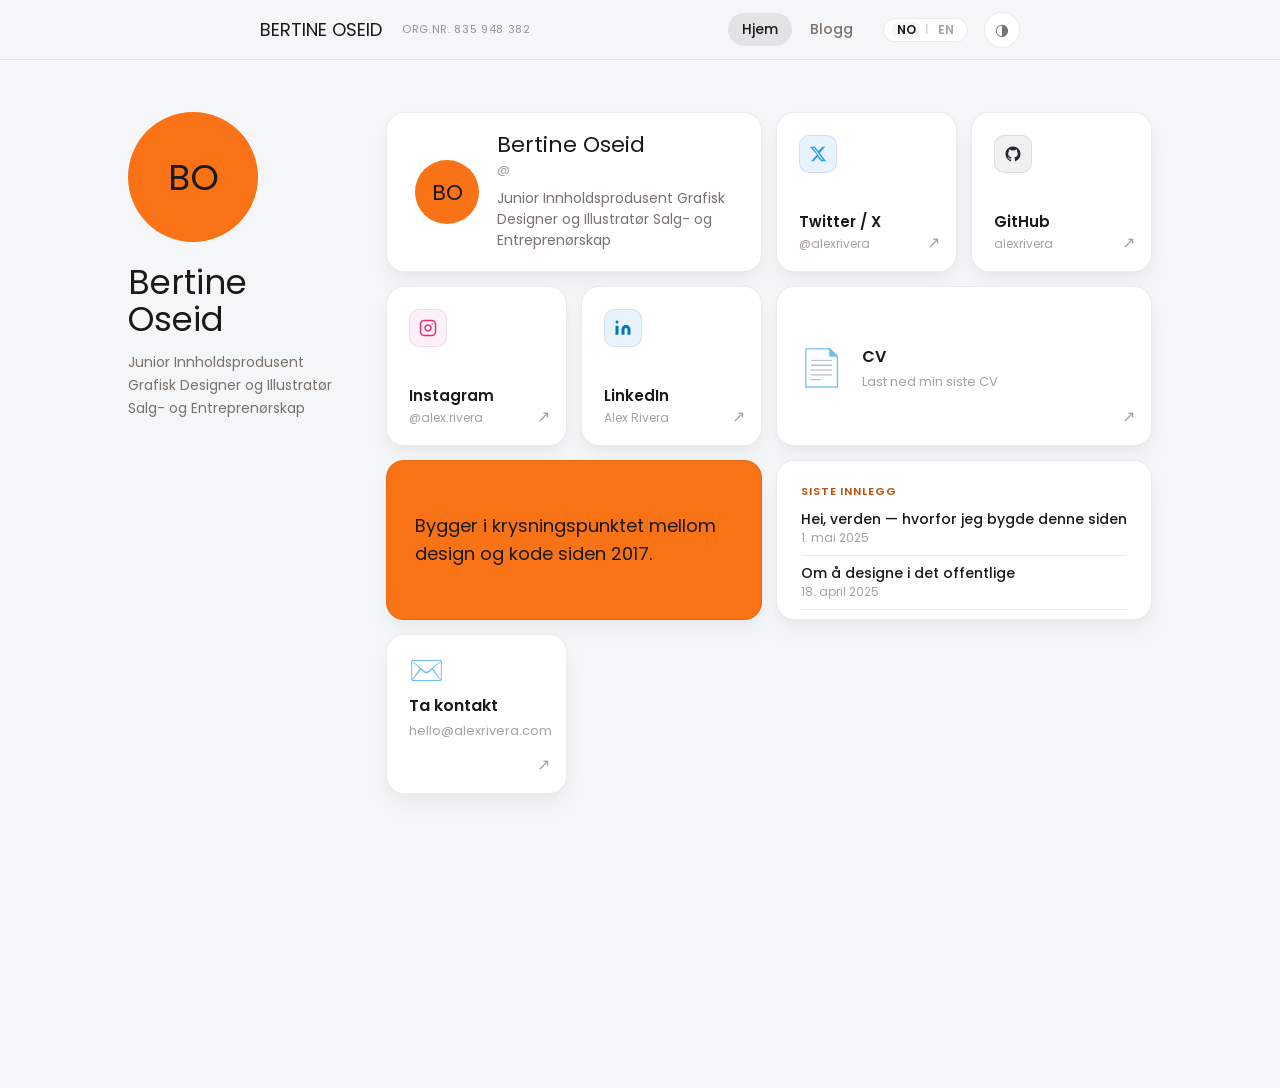
==== commit 1f4873bd: "Vis riktig tema med en gang ved innlasting - Et lite skript i <head> setter lagret tema (og sist vis" ====
--- a/index.html
+++ b/index.html
@@ -13,6 +13,20 @@
   <meta property="og:type"  content="website" />
   <meta property="og:title" content="Bertine Oseid" />
   <meta property="og:description" content="Personlig portfolio, lenker og blogg" />
+  <!-- Before any CSS paints: apply the saved theme and the last-seen
+       accent colour, so the page never flashes light or orange first -->
+  <script>
+    (function () {
+      var root = document.documentElement;
+      try {
+        root.setAttribute('data-theme', localStorage.getItem('theme') || 'light');
+        var seen = JSON.parse(localStorage.getItem('portfolio_accent_seen') || 'null');
+        if (seen) for (var k in seen) if (/^--accent|^--on-accent/.test(k)) root.style.setProperty(k, seen[k]);
+      } catch (e) {
+        root.setAttribute('data-theme', 'light');
+      }
+    })();
+  </script>
   <link rel="preconnect" href="https://fonts.googleapis.com" />
   <link rel="preconnect" href="https://fonts.gstatic.com" crossorigin />
   <link href="https://fonts.googleapis.com/css2?family=Poppins:wght@300;400;500;600;700&display=swap" rel="stylesheet" />
--- a/src/styles/main.css
+++ b/src/styles/main.css
@@ -11,6 +11,9 @@
      when the text on the accent is dark. */
   --accent-light: color-mix(in srgb, var(--accent) 8%, #fff);
   --accent-dark: color-mix(in srgb, var(--accent) 78%, #fff);
+  /* Small text in the accent colour: a per-mode variant that reaches
+     4.5:1 (set by accent.js); buttons and areas use --accent itself */
+  --accent-text: var(--accent-text-light, var(--accent));
 
   --bg: #f5f6f8;
   --bg-card: #ffffff;
@@ -55,6 +58,7 @@
   --border: rgba(255,255,255,0.08);
   --border-hover: rgba(255,255,255,0.16);
   --accent-light: color-mix(in srgb, var(--accent) 12%, #111110);
+  --accent-text: var(--accent-text-dark, var(--accent));
   --shadow: 0 1px 3px rgba(0,0,0,0.3);
   --shadow-hover: 0 4px 16px rgba(0,0,0,0.5);
 }
@@ -70,9 +74,11 @@
   background: var(--bg);
   color: var(--text-primary);
   min-height: 100vh;
-  transition: background 0.3s, color 0.3s;
   -webkit-font-smoothing: antialiased;
 }
+/* Fade only when the visitor switches theme (app.js adds the class
+   for a moment); page loads show the right colours immediately */
+html.theme-anim body { transition: background 0.3s, color 0.3s; }
 
 /* ---- NAV ---- */
 .site-header {
@@ -105,6 +111,9 @@
   display: flex;
   align-items: center;
   gap: 20px;
+  /* Name in capitals; the HTML keeps normal case so screen readers
+     read it as a name. .org-number has its own uppercase styling. */
+  text-transform: uppercase;
 }
 
 .org-number {
@@ -183,7 +192,7 @@
 /* When edit mode is on: accent border + dot appears */
 .nav-edit-toggle.is-active {
   border-color: var(--accent);
-  color: var(--accent);
+  color: var(--accent-text);
   background: var(--accent-light);
 }
 
@@ -232,6 +241,10 @@
   .lang-toggle { grid-area: lang; }
   .theme-toggle { grid-area: theme; width: 32px; height: 32px; }
   .nav-edit-toggle { grid-area: edit; padding: 7px 10px; }
+  /* Smallest phones: the capitalised name needs a little less room */
+  @media (max-width: 360px) {
+    .nav-logo { font-size: 15px; }
+  }
   /* Pencil + dot only; the button's aria-label still names it */
   .nav-edit-label {
     position: absolute;
@@ -527,7 +540,7 @@
   font-weight: 600;
   text-transform: uppercase;
   letter-spacing: 0.08em;
-  color: var(--accent);
+  color: var(--accent-text);
 }
 .tile-blog-preview .blog-tile-posts { flex: 1; margin-top: 10px; display: flex; flex-direction: column; gap: 8px; }
 .blog-tile-post { display: flex; flex-direction: column; gap: 1px; }
@@ -571,7 +584,7 @@
 .blog-card-tags { display: flex; gap: 6px; }
 .blog-card-tag {
   font-size: 12px;
-  color: var(--accent);
+  color: var(--accent-text);
   background: var(--accent-light);
   padding: 2px 10px;
   border-radius: 999px;
@@ -628,7 +641,7 @@
 article li { margin-bottom: 0.4em; }
 article strong { font-weight: 600; }
 article em { font-style: italic; }
-article a { color: var(--accent); text-decoration: underline; text-decoration-thickness: 1px; }
+article a { color: var(--accent-text); text-decoration: underline; text-decoration-thickness: 1px; }
 
 .post-meta {
   font-size: 13px;
@@ -999,7 +1012,7 @@
 .aep-upload-btn:hover {
   background: var(--bg-card-hover);
   border-color: var(--accent);
-  color: var(--accent);
+  color: var(--accent-text);
 }
 /* Hide the native file input — the label acts as the trigger */
 .aep-file-input {
@@ -1068,7 +1081,7 @@
 .crop-zoom-btn:hover {
   background: var(--bg-card-hover);
   border-color: var(--accent);
-  color: var(--accent);
+  color: var(--accent-text);
 }
 .crop-zoom-label {
   font-size: 11px;
@@ -1424,13 +1437,13 @@
   text-align: left;
 }
 .ac-size-opt:hover  { background: var(--bg); color: var(--text-primary); }
-.ac-size-opt.active { background: var(--accent-light); color: var(--accent); }
+.ac-size-opt.active { background: var(--accent-light); color: var(--accent-text); }
 .ac-size-hint {
   font-size: 11px;
   font-weight: 400;
   color: var(--text-muted);
 }
-.ac-size-opt.active .ac-size-hint { color: var(--accent); opacity: 0.7; }
+.ac-size-opt.active .ac-size-hint { color: var(--accent-text); opacity: 0.7; }
 
 /* ============================================================
    UNIFIED ADMIN CONTROL BAR
@@ -2023,9 +2036,9 @@
 .size-btn.active {
   background: var(--accent-light);
   border-color: var(--accent);
-  color: var(--accent);
-}
-.size-btn.active span { color: var(--accent); opacity: 0.7; }
+  color: var(--accent-text);
+}
+.size-btn.active span { color: var(--accent-text); opacity: 0.7; }
 
 /* ============================================================
    THUMBNAIL BACKGROUND (link + video tiles)
@@ -2145,7 +2158,7 @@
 
 .dock-btn:hover {
   background: var(--accent-light);
-  color: var(--accent);
+  color: var(--accent-text);
 }
 
 /* ============================================================
@@ -2374,7 +2387,7 @@
 
   /* Matches nav Edit button — white pill with orange accent border */
   background: var(--bg-card);
-  color: var(--accent);
+  color: var(--accent-text);
   border: 1.5px solid var(--accent);
   font-family: var(--font-sans);
   font-size: 11px;
@@ -2413,7 +2426,7 @@
 /* Dark mode variant */
 [data-theme="dark"] .edit-cursor-bubble {
   background: var(--bg-card);
-  color: var(--accent);
+  color: var(--accent-text);
   border-color: var(--accent);
 }
 
